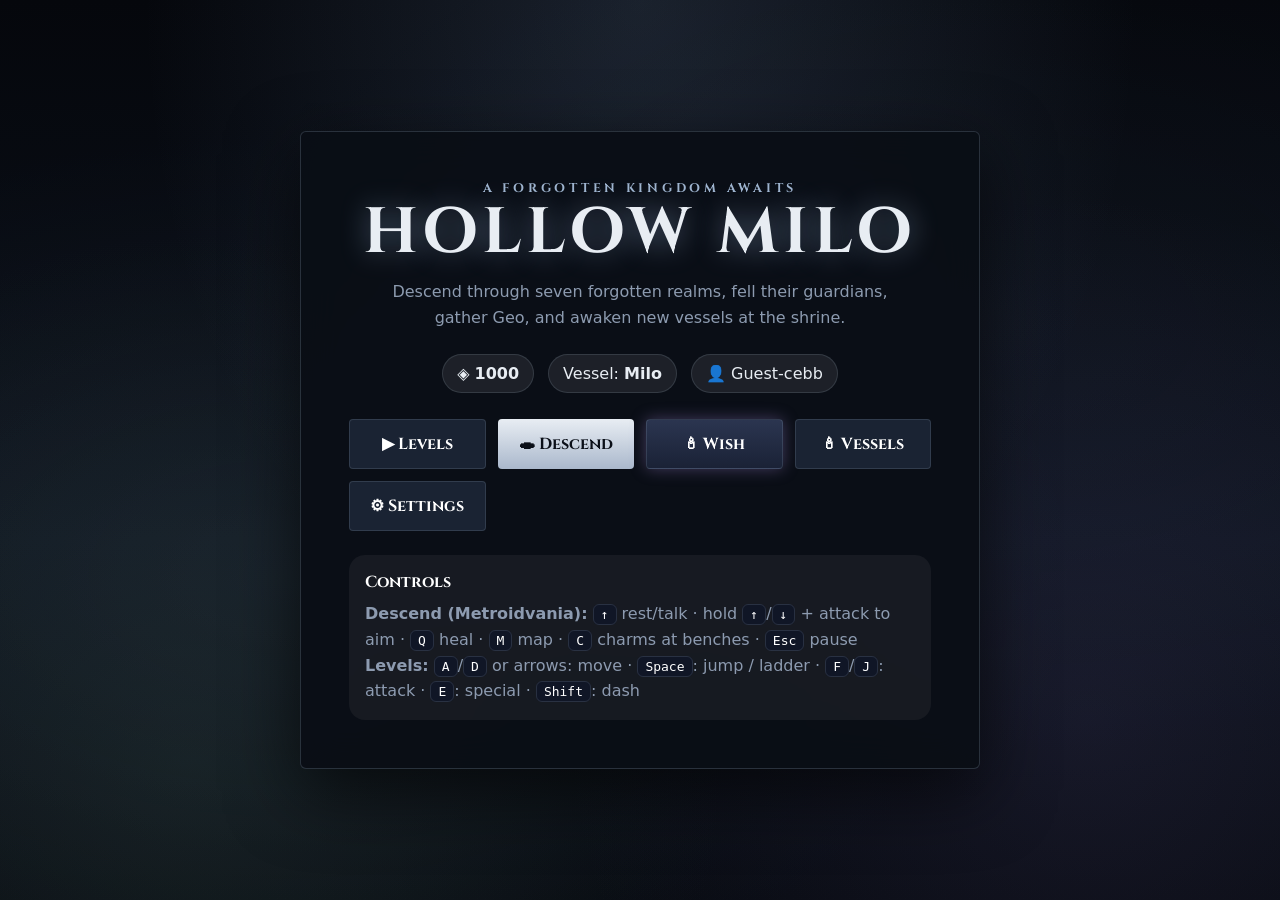
==== index.html @ 8b904464 "Add files via upload" ====
<!doctype html>
<html lang="en">
<head>
  <meta charset="UTF-8">
  <meta name="viewport" content="width=device-width, initial-scale=1, viewport-fit=cover">
  <meta name="theme-color" content="#07090f">
  <meta name="description" content="Hollow Milo - a dark, hand-crafted browser platform adventure.">
  <title>Hollow Milo</title>
  <link rel="preload" href="fonts/cinzel-latin-700-normal.woff2" as="font" type="font/woff2" crossorigin>
  <link rel="stylesheet" href="style.css">
  <!-- Supabase is NOT loaded here: auth.js lazy-loads vendor/supabase.js after the game is up. -->
  <script src="config.js" defer></script>
  <!-- deferred scripts run in this order; game.js goes last -->
  <script src="js/scenery.js" defer></script>
  <script src="js/gachaAnimation.js" defer></script>
  <script src="js/gacha.js" defer></script>
  <script src="js/auth.js" defer></script>
  <script src="js/saveSystem.js" defer></script>
  <script src="js/ui.js" defer></script>
  <script src="js/metroid.js" defer></script>
  <script src="js/game.js" defer></script>
</head>
<body>
  <noscript>
    <div class="noscript">Hollow Milo needs JavaScript enabled to run.</div>
  </noscript>

  <main id="app">
    <section id="loading-screen" class="screen loading-screen">
      <div class="loading-card">
        <div class="brand-mark" aria-hidden="true">🦋</div>
        <h1>Hollow Milo</h1>
        <p>Descending into the deep…</p>
        <div class="loading-track" aria-label="Loading">
          <div id="loading-progress" class="loading-progress"></div>
        </div>
        <strong id="loading-percent">0%</strong>
      </div>
    </section>

    <section id="home-screen" class="screen hidden menu-screen">
      <div class="menu-card hero-panel">
        <div class="eyebrow">A forgotten kingdom awaits</div>
        <h1 class="game-title">Hollow Milo</h1>
        <p class="subtitle">Descend through seven forgotten realms, fell their guardians, gather Geo, and awaken new vessels at the shrine.</p>

        <div class="home-stats">
          <span>◈ <b id="home-coins">0</b></span>
          <span>Vessel: <b id="current-hero">Milo</b></span>
          <span id="account-chip" role="button" tabindex="0" onclick="openAccount()" onkeydown="if(event.key==='Enter')openAccount()" style="cursor:pointer">👤 Guest</span>
        </div>

        <div class="menu-actions">
          <button class="game-button" type="button" onclick="openMap()">▶ Levels</button>
          <button class="game-button primary" type="button" onclick="openMetro()">🕳 Descend</button>
          <button class="game-button wish" type="button" onclick="openGacha()">🕯 Wish</button>
          <button class="game-button" type="button" onclick="openHeroes()">🕯 Vessels</button>
          <button class="game-button" type="button" onclick="openSettings()">⚙ Settings</button>
        </div>

        <div class="controls-card">
          <h2>Controls</h2>
          <p><b>Descend (Metroidvania):</b> <kbd>↑</kbd> rest/talk · hold <kbd>↑</kbd>/<kbd>↓</kbd> + attack to aim · <kbd>Q</kbd> heal · <kbd>M</kbd> map · <kbd>C</kbd> charms at benches · <kbd>Esc</kbd> pause<br><b>Levels:</b> <kbd>A</kbd>/<kbd>D</kbd> or arrows: move · <kbd>Space</kbd>: jump / ladder · <kbd>F</kbd>/<kbd>J</kbd>: attack · <kbd>E</kbd>: special · <kbd>Shift</kbd>: dash</p>
        </div>
      </div>
    </section>

    <section id="heroes-screen" class="screen hidden menu-screen scroll-screen">
      <div class="content-shell">
        <header class="screen-header">
          <button class="back-button compact" type="button" onclick="showHome()">← Home</button>
          <div>
            <div class="eyebrow">Vessels</div>
            <h1>Choose Your Vessel</h1>
          </div>
          <div class="coin-pill">◈ <span id="hero-coins">0</span></div>
        </header>
        <div id="hero-grid" class="hero-grid"></div>
      </div>
    </section>

    <section id="settings-screen" class="screen hidden menu-screen">
      <div class="menu-card settings-card">
        <button class="back-button compact" type="button" onclick="showHome()">← Home</button>
        <div class="eyebrow">Options</div>
        <h1>Settings</h1>

        <div class="setting-row">
          <div>
            <strong>Music</strong>
            <p>Background music preference</p>
          </div>
          <button class="toggle-button" type="button" onclick="toggleSetting(this)">ON</button>
        </div>

        <div class="setting-row">
          <div>
            <strong>Sound</strong>
            <p>Sound effects preference</p>
          </div>
          <button class="toggle-button" type="button" onclick="toggleSetting(this)">ON</button>
        </div>

        <p class="settings-note">Settings are saved locally and (if you are signed in) in your cloud save. The Music toggle also controls ambient sound.</p>
      </div>
    </section>

    <section id="map-screen" class="screen hidden game-screen">
      <canvas id="gameCanvas" aria-label="Hollow Milo game"></canvas>

      <div class="game-hud" aria-live="polite">
        <div class="hud-group">
          <span class="hud-pill">❤️ <span id="health">3</span></span>
          <div class="health-bar" aria-hidden="true">
            <div id="health-fill" class="health-fill"></div>
          </div>
        </div>
        <span class="hud-pill">◈ <span id="game-coins">0</span></span>
        <button class="hud-button" type="button" onclick="openMap()" aria-label="Open world map">🗺 Map</button>
      </div>

      <div id="climb-message" class="climb-message hidden">Press Space to use ladder</div>
    </section>
  </main>

  <!-- Safety net: if the game never boots (blocked script, old cache, JS error) show a way out instead of a frozen bar. -->
  <script>
    (function () {
      function stuck(msg) {
        var p = document.querySelector("#loading-screen p");
        if (!p || window.__miloBooted) return;
        p.innerHTML = msg + ' <a href="#" style="color:#cfd8e3" onclick="(navigator.serviceWorker?navigator.serviceWorker.getRegistrations().then(function(r){return Promise.all(r.map(function(x){return x.unregister()}))}):Promise.resolve()).then(function(){location.reload()});return false">Reload</a>';
      }
      setTimeout(function () { stuck("Taking longer than expected…"); }, 6000);
      window.addEventListener("error", function (e) { stuck("Something went wrong (" + (e.message || "script error") + ")."); });
    })();
  </script>
</body>
</html>
---- style.css ----
*{box-sizing:border-box}
:root{
  --bg:#101626;
  --panel:rgba(20,27,45,.94);
  --panel2:#222d49;
  --text:#f7f7fb;
  --muted:#b9c2d7;
  --accent:#f2b84b;
  --accent2:#df6a5f;
  --line:rgba(255,255,255,.12);
  --shadow:0 22px 70px rgba(0,0,0,.38);
  font-family:Inter,ui-sans-serif,system-ui,-apple-system,BlinkMacSystemFont,"Segoe UI",sans-serif;
}
html,body{margin:0;min-height:100%;background:var(--bg);color:var(--text)}
body{overflow:hidden}
button{font:inherit}
button:focus-visible{outline:3px solid #fff;outline-offset:3px}
.hidden{display:none!important}
.screen{position:fixed;inset:0;width:100%;height:100%;overflow:hidden}
.menu-screen{
  display:grid;
  place-items:center;
  padding:24px;
  background:
    radial-gradient(circle at 20% 20%,rgba(96,156,115,.32),transparent 32%),
    radial-gradient(circle at 80% 80%,rgba(111,82,151,.28),transparent 36%),
    linear-gradient(145deg,#111827,#1b2940 52%,#182535);
}
.scroll-screen{overflow:auto;display:block}
.loading-screen{
  display:flex;
  align-items:center;
  justify-content:center;
  background:linear-gradient(160deg,#0d1423,#243654);
}
.loading-card,.menu-card{
  width:min(680px,100%);
  padding:clamp(24px,5vw,48px);
  border:1px solid var(--line);
  border-radius:28px;
  background:var(--panel);
  box-shadow:var(--shadow);
  backdrop-filter:blur(18px);
}
.loading-card{text-align:center}
.brand-mark{font-size:64px;filter:drop-shadow(0 8px 12px rgba(0,0,0,.3))}
.loading-card h1,.game-title,.screen-header h1,.settings-card h1{margin:.25rem 0;font-size:clamp(2rem,6vw,4rem);line-height:1}
.loading-card p,.subtitle,.settings-note{color:var(--muted)}
.loading-track{height:16px;margin:24px 0 12px;border-radius:999px;background:#0c1220;overflow:hidden;border:1px solid var(--line)}
.loading-progress{height:100%;width:0;background:linear-gradient(90deg,#f2b84b,#e66c5b);transition:width .12s linear}
.eyebrow{text-transform:uppercase;letter-spacing:.18em;font-weight:800;font-size:.78rem;color:var(--accent)}
.hero-panel{text-align:center}
.subtitle{max-width:550px;margin:14px auto 24px;line-height:1.6}
.home-stats{display:flex;justify-content:center;gap:14px;flex-wrap:wrap;margin:18px 0 26px}
.home-stats span,.coin-pill,.hud-pill{
  border:1px solid var(--line);
  background:rgba(255,255,255,.08);
  border-radius:999px;
  padding:9px 14px;
}
.menu-actions{display:grid;grid-template-columns:repeat(3,1fr);gap:12px}
.game-button,.back-button,.toggle-button,.hud-button{
  border:0;
  border-radius:14px;
  padding:13px 18px;
  color:white;
  background:#33415f;
  cursor:pointer;
  font-weight:800;
  transition:transform .15s ease,filter .15s ease,background .15s ease;
}
.game-button:hover,.back-button:hover,.toggle-button:hover,.hud-button:hover{transform:translateY(-2px);filter:brightness(1.1)}
.game-button.primary{background:linear-gradient(135deg,#d95862,#e47b50)}
.controls-card{margin-top:24px;padding:16px;border-radius:16px;background:rgba(255,255,255,.05);color:var(--muted);text-align:left}
.controls-card h2{color:white;margin:0 0 8px;font-size:1rem}
.controls-card p{margin:0;line-height:1.6}
kbd{padding:2px 7px;border-radius:6px;border:1px solid var(--line);background:#101626;color:white}
.content-shell{width:min(1180px,100%);margin:auto;padding:28px 22px 60px}
.screen-header{display:grid;grid-template-columns:auto 1fr auto;gap:20px;align-items:center;margin-bottom:24px}
.screen-header h1{font-size:clamp(2rem,4vw,3.3rem)}
.compact{padding:10px 14px}
.hero-grid{display:grid;grid-template-columns:repeat(auto-fit,minmax(210px,1fr));gap:18px}
.hero-card{
  padding:22px;
  text-align:center;
  border:1px solid var(--line);
  border-radius:22px;
  background:var(--panel);
  box-shadow:0 12px 35px rgba(0,0,0,.2);
}
.hero-card h2{margin:12px 0 4px}
.hero-card p{color:var(--muted);min-height:44px}
.hero-card small{display:block;margin:10px 0 15px;color:#ffd978;font-weight:800}
.pixel-preview{--hero:#d94f65;position:relative;width:84px;height:96px;margin:auto}
.pixel-cap{position:absolute;top:4px;left:10px;width:64px;height:30px;border-radius:48px 48px 18px 18px;background:var(--hero);box-shadow:inset 0 -7px rgba(0,0,0,.16)}
.pixel-face{position:absolute;top:30px;left:22px;width:40px;height:34px;border-radius:14px;background:#f3d1aa}
.pixel-face:before,.pixel-face:after{content:"";position:absolute;top:12px;width:5px;height:7px;border-radius:50%;background:#25263a}
.pixel-face:before{left:9px}.pixel-face:after{right:9px}
.pixel-body{position:absolute;top:60px;left:18px;width:48px;height:30px;border-radius:12px 12px 8px 8px;background:var(--hero)}
.settings-card{max-width:620px}
.settings-card>.back-button{margin-bottom:26px}
.setting-row{display:flex;align-items:center;justify-content:space-between;gap:20px;padding:18px 0;border-bottom:1px solid var(--line)}
.setting-row p{margin:4px 0 0;color:var(--muted)}
.toggle-button{min-width:82px;background:#2e9b68}
.world-map-panel{
  position:absolute;
  z-index:20;
  inset:0;
  overflow:auto;
  padding:28px max(18px,calc((100vw - 1100px)/2));
  background:linear-gradient(rgba(8,13,23,.78),rgba(8,13,23,.92));
  backdrop-filter:blur(12px);
}
.map-title{display:grid;grid-template-columns:auto 1fr auto;gap:16px;align-items:center;padding:20px;margin-bottom:18px;border:1px solid var(--line);border-radius:20px;background:var(--panel)}
.map-title>span{font-size:42px}.map-title h1{margin:0}.map-title p{margin:4px 0 0;color:var(--muted)}
.world-card{padding:20px;margin:16px 0;border:1px solid var(--line);border-radius:20px;background:var(--panel)}
.world-heading{display:flex;align-items:center;gap:13px}.world-heading>span{font-size:40px}
.world-heading h2,.world-heading p{margin:0}.world-heading p{color:var(--muted);margin-top:4px}
.level-grid{display:grid;grid-template-columns:repeat(4,1fr);gap:10px}
.level-button{
  min-height:90px;border:1px solid var(--line);border-radius:14px;background:#2b3753;color:white;font-weight:900;cursor:pointer;padding:12px
}
.level-button small,.level-button em{display:block;margin-top:5px;font-size:.72rem;font-style:normal;color:var(--muted)}
.level-button.boss{background:#61364f}
.level-button:disabled{opacity:.4;cursor:not-allowed}
.world-map-panel>.back-button{margin:18px 0 40px}
.game-screen{background:#111}
#gameCanvas{position:absolute;inset:0;width:100%;height:100%;display:block}
.game-hud{
  position:absolute;
  z-index:10;
  top:max(12px,env(safe-area-inset-top));
  left:max(12px,env(safe-area-inset-left));
  right:max(12px,env(safe-area-inset-right));
  display:flex;
  justify-content:space-between;
  align-items:center;
  gap:12px;
  pointer-events:none;
}
.game-hud>*{pointer-events:auto}
.hud-group{display:flex;align-items:center;gap:8px}
.health-bar{width:130px;height:15px;background:rgba(0,0,0,.45);border-radius:999px;border:1px solid rgba(255,255,255,.28);overflow:hidden}
.health-fill{height:100%;width:100%;background:linear-gradient(90deg,#e44755,#ff7a72);transition:width .15s ease}
.hud-button{padding:9px 13px;background:rgba(20,27,45,.82);backdrop-filter:blur(8px)}
.climb-message{
  position:absolute;
  z-index:11;
  left:50%;
  bottom:28px;
  transform:translateX(-50%);
  padding:10px 16px;
  border-radius:999px;
  background:rgba(15,20,34,.84);
  border:1px solid var(--line);
  font-weight:800;
}
#result-overlay{position:absolute;z-index:50;inset:0;display:grid;place-items:center;background:rgba(5,8,14,.72);backdrop-filter:blur(10px);padding:20px}
.result-card{width:min(460px,100%);padding:34px;text-align:center;border:1px solid var(--line);border-radius:24px;background:var(--panel);box-shadow:var(--shadow)}
.result-icon{font-size:60px}.result-card h1{margin:10px 0}.result-card p{color:var(--muted)}
.noscript{position:fixed;z-index:99999;inset:0;display:grid;place-items:center;background:#111827;color:white;padding:30px;text-align:center}
@media(max-width:760px){
  .menu-actions{grid-template-columns:1fr}
  .level-grid{grid-template-columns:repeat(2,1fr)}
  .screen-header{grid-template-columns:1fr auto}
  .screen-header>.back-button{grid-column:1/-1;justify-self:start}
  .health-bar{display:none}
}
@media(max-width:480px){
  .menu-screen{padding:14px}
  .loading-card,.menu-card{padding:22px;border-radius:20px}
  .level-grid{grid-template-columns:1fr}
  .map-title{grid-template-columns:auto 1fr}
  .map-title>b{grid-column:1/-1}
  .game-title{font-size:2.5rem}
}
@media(prefers-reduced-motion:reduce){
  *{scroll-behavior:auto!important;transition:none!important}
}

/* =========================================================
   ADDED: wish screen, wish animation, account panel, toast
========================================================= */
.menu-actions{grid-template-columns:repeat(auto-fit,minmax(130px,1fr))}
.menu-actions.two{grid-template-columns:1fr 1fr;margin-top:18px}
.game-button.wish{background:linear-gradient(135deg,#7b5cf0,#d7a43a)}
.banner-tabs{display:flex;gap:10px;flex-wrap:wrap;margin-bottom:16px}
.banner-card{margin:0 auto;text-align:center}
.pity-info{display:grid;gap:10px;text-align:left;color:var(--muted);margin:10px 0}
.pity-info b{color:#fff}
.pity-bar{height:8px;border-radius:99px;background:#0c1220;overflow:hidden;margin-top:4px}
.pity-bar i{display:block;height:100%;background:linear-gradient(90deg,#f2b84b,#ffe08a)}
.pity-bar.p4 i{background:linear-gradient(90deg,#8f6ee8,#d3a5ff)}
details{margin-top:14px;text-align:left}summary{cursor:pointer;color:var(--accent);font-weight:800}
.wish-history{max-height:200px;overflow:auto;margin-top:8px;line-height:1.7}
.modal{position:fixed;inset:0;z-index:300;display:grid;place-items:center;padding:20px;background:rgba(5,8,14,.75);backdrop-filter:blur(8px)}
.account-card{max-width:460px}
.account-who{display:flex;gap:14px;align-items:center;margin:12px 0}
.account-who img{width:56px;height:56px;border-radius:50%}
.account-who h2{margin:0}
.account-actions{display:grid;gap:10px;margin-top:14px}
.toast{position:fixed;z-index:400;left:50%;bottom:28px;transform:translateX(-50%);padding:10px 18px;border-radius:999px;background:#222d49;border:1px solid var(--line);font-weight:700}

#wish-overlay{position:fixed;inset:0;z-index:1000;background:#02030a;overflow:auto}
#wish-overlay canvas{position:fixed;inset:0;width:100%;height:100%}
.wish-skip{position:fixed;top:max(14px,env(safe-area-inset-top));right:14px;z-index:2;padding:8px 14px;border-radius:99px;border:1px solid rgba(255,255,255,.3);background:rgba(0,0,0,.4);color:#fff;cursor:pointer;font-weight:800}
.wish-results{position:relative;z-index:2;min-height:100%;display:flex;flex-direction:column;align-items:center;justify-content:center;gap:24px;padding:40px 16px}
.wish-grid{display:flex;flex-wrap:wrap;gap:14px;justify-content:center;max-width:1000px}
.wish-card{--c:#5aa7ff;width:150px;padding:16px 10px;text-align:center;border-radius:18px;border:2px solid var(--c);
  background:linear-gradient(180deg,rgba(20,27,45,.92),rgba(20,27,45,.75));box-shadow:0 0 24px var(--c),inset 0 0 18px rgba(255,255,255,.05);
  opacity:0;transform:scale(.6) translateY(30px);animation:wishIn .6s cubic-bezier(.2,1.4,.4,1) forwards}
.wish-grid:not(.multi) .wish-card{width:230px;padding:28px 16px;transform-origin:center}
.wish-card.r5{animation-name:wishIn,wishPulse;animation-duration:.6s,2s;animation-iteration-count:1,infinite;animation-delay:inherit,.6s}
.wish-card strong{display:block;margin-top:10px}.wish-card small{display:block;margin-top:4px;color:#d6dcf0}
.wish-stars{color:var(--c);letter-spacing:2px;margin-top:8px;text-shadow:0 0 10px var(--c)}
@keyframes wishIn{to{opacity:1;transform:none}}
@keyframes wishPulse{50%{box-shadow:0 0 44px var(--c),inset 0 0 22px rgba(255,255,255,.1)}}
@media(max-width:480px){.menu-actions.two{grid-template-columns:1fr}.wish-card{width:44%}}

/* =========================================================
   HOLLOW THEME - ink, bone and pale soul-light (overrides above)
========================================================= */
:root{
  --bg:#07090f;--panel:rgba(10,14,22,.95);--panel2:#161d2b;--text:#e8edf3;--muted:#8d9bb0;
  --accent:#cfd8e3;--accent2:#5b7ea8;--line:rgba(190,210,235,.14);--shadow:0 22px 70px rgba(0,0,0,.65);
}
h1,h2,.game-title,.eyebrow,.game-button,.back-button,.level-button{font-family:"Cinzel","Trajan Pro",Georgia,serif}
.menu-screen{background:
  radial-gradient(ellipse at 50% 0%,rgba(120,150,190,.18),transparent 55%),
  radial-gradient(circle at 15% 85%,rgba(60,90,80,.22),transparent 40%),
  radial-gradient(circle at 85% 80%,rgba(80,70,120,.2),transparent 40%),
  linear-gradient(180deg,#05070c,#0c121c 60%,#070a10)}
.menu-card,.loading-card,.hero-card,.world-card,.map-title{border-radius:6px;border-color:rgba(190,210,235,.18)}
.game-title{letter-spacing:.08em;text-transform:uppercase;font-weight:700;text-shadow:0 0 28px rgba(160,190,230,.45)}
.eyebrow{color:#9fb4cf;letter-spacing:.3em}
.game-button,.back-button,.toggle-button,.hud-button,.level-button{border-radius:4px;background:#1a2333;border:1px solid var(--line)}
.game-button:hover,.back-button:hover{box-shadow:0 0 18px rgba(160,190,230,.35)}
.game-button.primary{background:linear-gradient(180deg,#e8edf3,#aab8cc);color:#0a0f18;border:0}
.game-button.wish{background:linear-gradient(180deg,#2b3550,#1a2236);box-shadow:0 0 16px rgba(169,139,224,.35)}
.toggle-button{background:#2f5a52}
.loading-progress{background:linear-gradient(90deg,#8fa6c4,#e8edf3)}
.level-button.boss{background:#2a1a28}
.health-fill{background:linear-gradient(90deg,#e8edf3,#9fb4cf)}
.coin-pill.spent{animation:geoSpend .6s}
@keyframes geoSpend{40%{transform:scale(1.2);box-shadow:0 0 18px #f6e7ae;color:#f6e7ae}}

/* wish cards: flip in on the same offsets as the chimes */
.wish-card{border-radius:8px;opacity:0;transform:rotateY(180deg) scale(.7);animation:cardFlip .7s cubic-bezier(.2,1.2,.4,1) both;position:relative;overflow:hidden}
.wish-card.r5{animation-name:cardFlip,wishPulse;animation-duration:.7s,2.2s;animation-iteration-count:1,infinite;animation-fill-mode:both,none}
.wish-flash{position:absolute;inset:0;background:radial-gradient(circle,var(--c),transparent 70%);opacity:0;pointer-events:none;animation:cardFlash .8s ease-out both}
.wish-card.r3 .wish-flash{animation-duration:.5s}
.wish-continue{opacity:0;animation:fadeUp .5s ease both}
@keyframes cardFlip{0%{opacity:0;transform:rotateY(180deg) scale(.7)}60%{opacity:1;transform:rotateY(-8deg) scale(1.08)}100%{opacity:1;transform:none}}
@keyframes cardFlash{0%{opacity:.95}100%{opacity:0}}
@keyframes fadeUp{from{opacity:0;transform:translateY(12px)}to{opacity:1;transform:none}}

/* self-hosted fonts: no third-party request can block the first paint */
@font-face{font-family:"Cinzel";font-weight:500;font-style:normal;font-display:swap;src:url(fonts/cinzel-latin-500-normal.woff2) format("woff2")}
@font-face{font-family:"Cinzel";font-weight:700;font-style:normal;font-display:swap;src:url(fonts/cinzel-latin-700-normal.woff2) format("woff2")}

/* drifting mist behind the menus (GPU-only, very cheap) */
.menu-screen::before{content:"";position:absolute;inset:-20%;pointer-events:none;opacity:.5;
  background:radial-gradient(ellipse at 30% 60%,rgba(150,175,205,.12),transparent 45%),radial-gradient(ellipse at 70% 40%,rgba(120,140,180,.1),transparent 45%);
  animation:mist 40s ease-in-out infinite alternate}
@keyframes mist{from{transform:translate3d(-4%,0,0) scale(1)}to{transform:translate3d(4%,-3%,0) scale(1.1)}}
.menu-screen>*{position:relative}
@media(prefers-reduced-motion:reduce){.menu-screen::before{animation:none}}

/* Hollow Descent: touch controls (shown only on touch devices) */
#metro-touch{position:absolute;inset:auto 0 0 0;height:150px;z-index:15;pointer-events:none}
.tbtn{position:absolute;width:58px;height:58px;border-radius:50%;border:1px solid var(--line);background:rgba(20,27,45,.7);color:#e8edf3;font-size:22px;pointer-events:auto;touch-action:none;user-select:none}
.tbtn.l{left:14px;bottom:30px}.tbtn.r{left:86px;bottom:30px}.tbtn.u{left:50px;bottom:92px;width:46px;height:46px}
.tbtn.j{right:14px;bottom:30px}.tbtn.a{right:86px;bottom:30px}.tbtn.d{right:14px;bottom:98px}.tbtn.s{right:86px;bottom:98px}
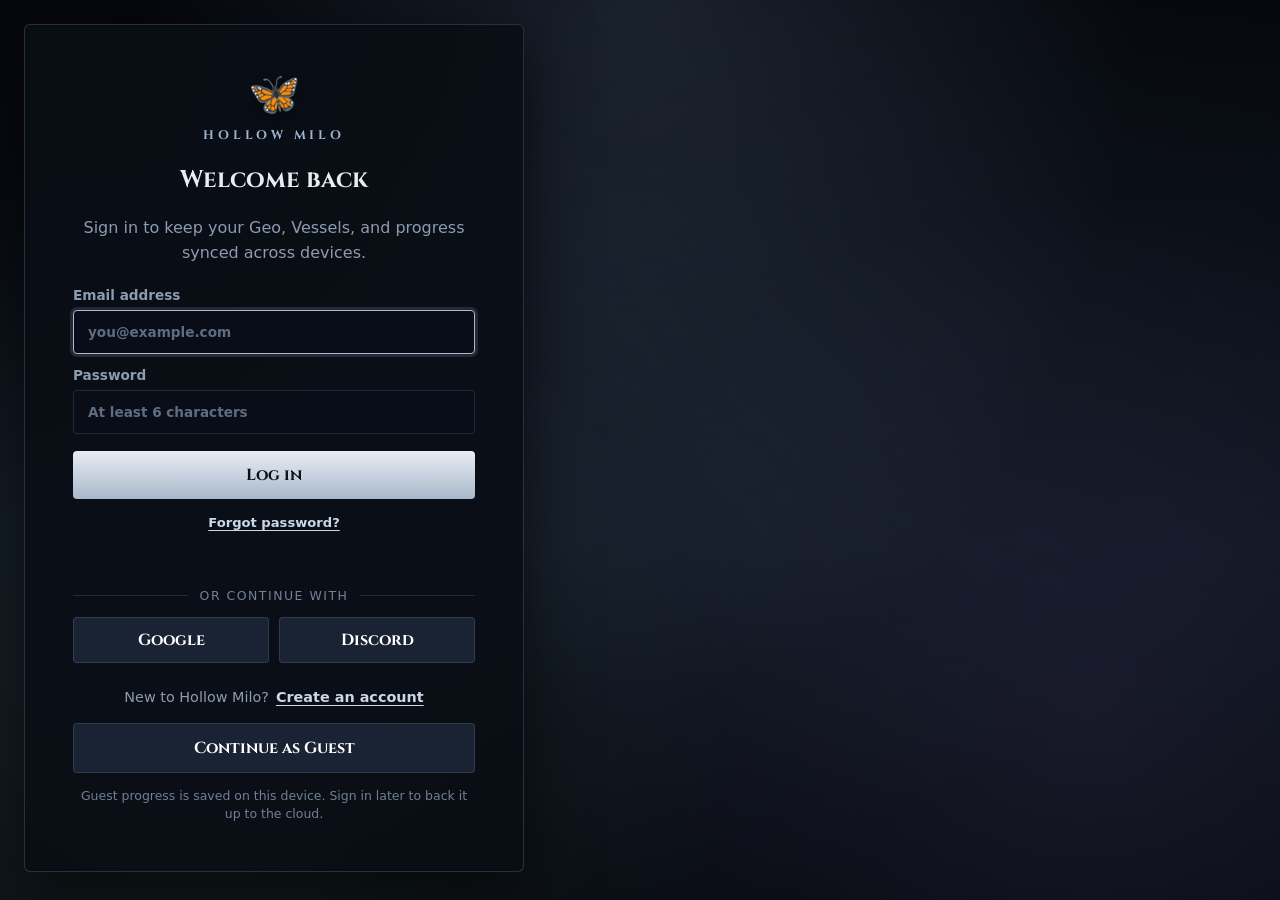
==== commit 898df1d5: "Add user login screen and account authentication Co-authored-by: arena-agent <297053741+arena-agent@" ====
--- a/index.html
+++ b/index.html
@@ -38,6 +38,40 @@
       </div>
     </section>
 
+    <section id="login-screen" class="screen hidden menu-screen scroll-screen" aria-labelledby="login-title">
+      <div class="menu-card auth-card">
+        <div class="auth-mark" aria-hidden="true">🦋</div>
+        <div class="eyebrow">Hollow Milo</div>
+        <h1 id="login-title">Welcome back</h1>
+        <p id="login-copy" class="auth-copy">Sign in to keep your Geo, Vessels, and progress synced across devices.</p>
+
+        <form id="login-form" class="auth-form" novalidate>
+          <label class="auth-field">
+            <span>Email address</span>
+            <input id="login-email" type="email" name="email" autocomplete="email" placeholder="you@example.com" required>
+          </label>
+          <label class="auth-field">
+            <span>Password</span>
+            <input id="login-password" type="password" name="password" autocomplete="current-password" placeholder="At least 6 characters" minlength="6" required>
+          </label>
+          <button class="game-button primary" id="login-submit" type="submit">Log in</button>
+        </form>
+
+        <button class="auth-link" id="login-forgot" type="button">Forgot password?</button>
+        <p id="login-status" class="auth-status" role="status" aria-live="polite"></p>
+
+        <div class="auth-divider"><span>or continue with</span></div>
+        <div id="login-providers" class="auth-provider-grid"></div>
+
+        <div class="auth-switch">
+          <span id="login-switch-label">New to Hollow Milo?</span>
+          <button class="auth-link" id="login-switch" type="button">Create an account</button>
+        </div>
+        <button class="game-button auth-guest" id="login-guest" type="button">Continue as Guest</button>
+        <p class="auth-note">Guest progress is saved on this device. Sign in later to back it up to the cloud.</p>
+      </div>
+    </section>
+
     <section id="home-screen" class="screen hidden menu-screen">
       <div class="menu-card hero-panel">
         <div class="eyebrow">A forgotten kingdom awaits</div>
@@ -55,6 +89,7 @@
           <button class="game-button primary" type="button" onclick="openMetro()">🕳 Descend</button>
           <button class="game-button wish" type="button" onclick="openGacha()">🕯 Wish</button>
           <button class="game-button" type="button" onclick="openHeroes()">🕯 Vessels</button>
+          <button class="game-button" id="home-auth-button" type="button" onclick="openLogin()">👤 Log in</button>
           <button class="game-button" type="button" onclick="openSettings()">⚙ Settings</button>
         </div>
 
--- a/style.css
+++ b/style.css
@@ -218,6 +218,60 @@
 @media(max-width:480px){.menu-actions.two{grid-template-columns:1fr}.wish-card{width:44%}}
 
 /* =========================================================
+   ACCOUNT LOGIN SCREEN
+========================================================= */
+.auth-card{
+  width:min(500px,100%);
+  max-height:calc(100vh - 32px);
+  overflow:auto;
+  text-align:center;
+}
+.auth-mark{font-size:42px;line-height:1;margin-bottom:12px;filter:drop-shadow(0 5px 10px rgba(0,0,0,.35))}
+.auth-copy{max-width:390px;margin:12px auto 22px;color:var(--muted);line-height:1.55}
+.auth-form{display:grid;gap:13px;text-align:left}
+.auth-field{display:grid;gap:7px;color:var(--muted);font-size:.85rem;font-weight:800}
+.auth-field input{
+  width:100%;
+  border:1px solid var(--line);
+  border-radius:4px;
+  padding:13px 14px;
+  background:#080d17;
+  color:var(--text);
+  font:inherit;
+  outline:none;
+}
+.auth-field input:focus{border-color:#a9bad0;box-shadow:0 0 0 3px rgba(169,186,208,.16)}
+.auth-field input::placeholder{color:#5f6d81}
+.auth-form .game-button{width:100%;margin-top:4px}
+.auth-link{
+  border:0;
+  padding:4px 0;
+  color:#cbd8e8;
+  background:none;
+  cursor:pointer;
+  font-weight:800;
+  text-decoration:underline;
+  text-underline-offset:3px;
+}
+.auth-link:hover{color:#fff}
+#login-forgot{margin-top:12px;font-size:.82rem;font-weight:600}
+.auth-status{min-height:1.35em;margin:12px 0 0;color:#d6dfeb;line-height:1.45}
+.auth-status.error{color:#ffaaa5}
+.auth-status.success{color:#a9e0c0}
+.auth-divider{display:flex;align-items:center;gap:12px;margin:20px 0 14px;color:#738197;font-size:.78rem;text-transform:uppercase;letter-spacing:.12em}
+.auth-divider::before,.auth-divider::after{content:"";height:1px;flex:1;background:var(--line)}
+.auth-provider-grid{display:grid;grid-template-columns:1fr 1fr;gap:10px}
+.auth-provider-grid:empty{display:none}
+.auth-provider-grid .game-button{padding:11px 10px}
+.auth-switch{display:flex;justify-content:center;align-items:center;gap:7px;flex-wrap:wrap;margin:22px 0 14px;color:var(--muted);font-size:.9rem}
+.auth-guest{width:100%;background:transparent}
+.auth-note{margin:14px 0 0;color:#718096;font-size:.78rem;line-height:1.45}
+@media(max-width:420px){
+  .auth-card{max-height:calc(100vh - 20px);padding:20px}
+  .auth-provider-grid{grid-template-columns:1fr}
+}
+
+/* =========================================================
    HOLLOW THEME - ink, bone and pale soul-light (overrides above)
 ========================================================= */
 :root{
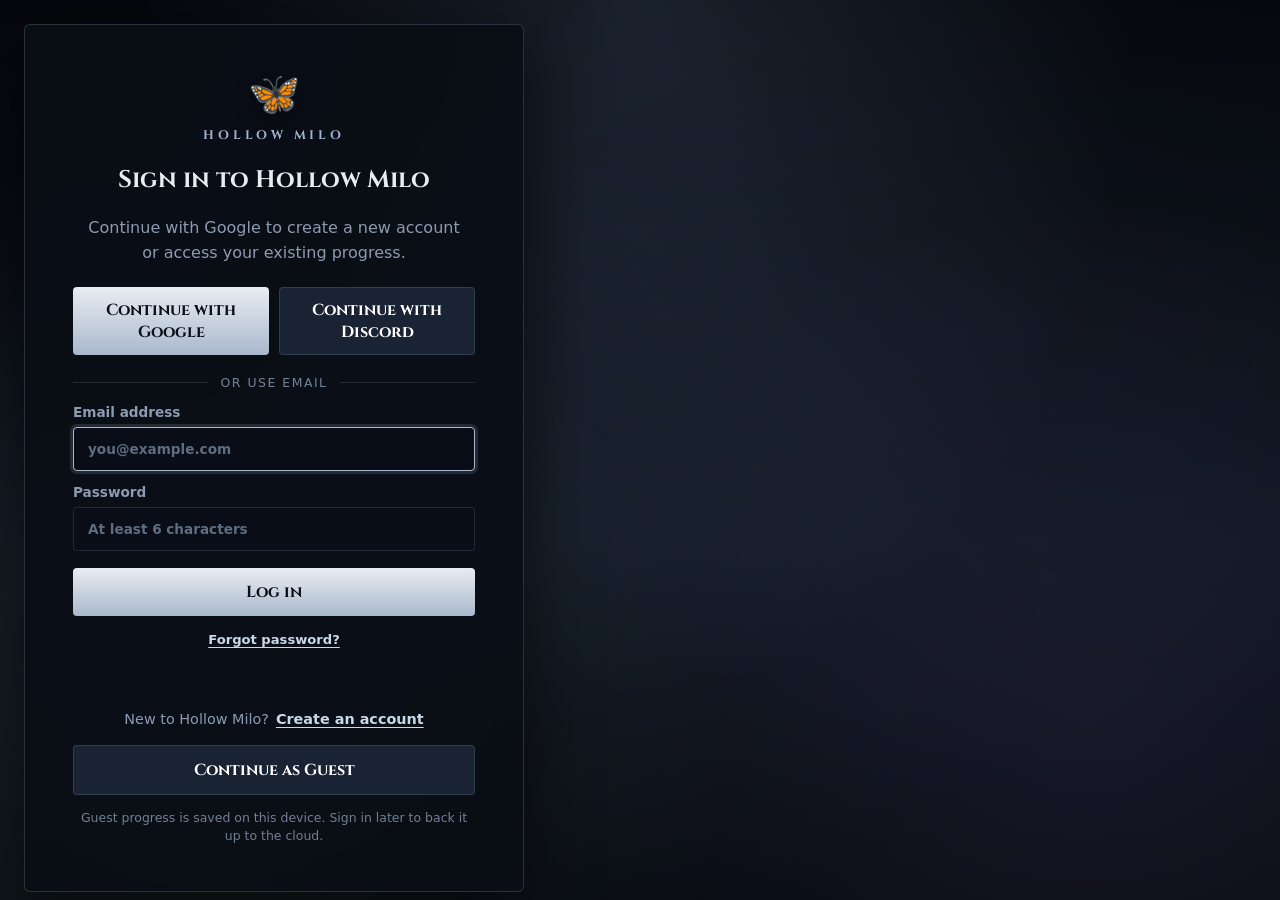
==== commit e0df1b7b: "Make Google sign-in the primary entry Co-authored-by: arena-agent <297053741+arena-agent@users.norep" ====
--- a/index.html
+++ b/index.html
@@ -42,8 +42,11 @@
       <div class="menu-card auth-card">
         <div class="auth-mark" aria-hidden="true">🦋</div>
         <div class="eyebrow">Hollow Milo</div>
-        <h1 id="login-title">Welcome back</h1>
-        <p id="login-copy" class="auth-copy">Sign in to keep your Geo, Vessels, and progress synced across devices.</p>
+        <h1 id="login-title">Sign in to Hollow Milo</h1>
+        <p id="login-copy" class="auth-copy">Continue with Google to create a new account or access your existing progress.</p>
+
+        <div id="login-providers" class="auth-provider-grid"></div>
+        <div class="auth-divider"><span>or use email</span></div>
 
         <form id="login-form" class="auth-form" novalidate>
           <label class="auth-field">
@@ -59,9 +62,6 @@
 
         <button class="auth-link" id="login-forgot" type="button">Forgot password?</button>
         <p id="login-status" class="auth-status" role="status" aria-live="polite"></p>
-
-        <div class="auth-divider"><span>or continue with</span></div>
-        <div id="login-providers" class="auth-provider-grid"></div>
 
         <div class="auth-switch">
           <span id="login-switch-label">New to Hollow Milo?</span>
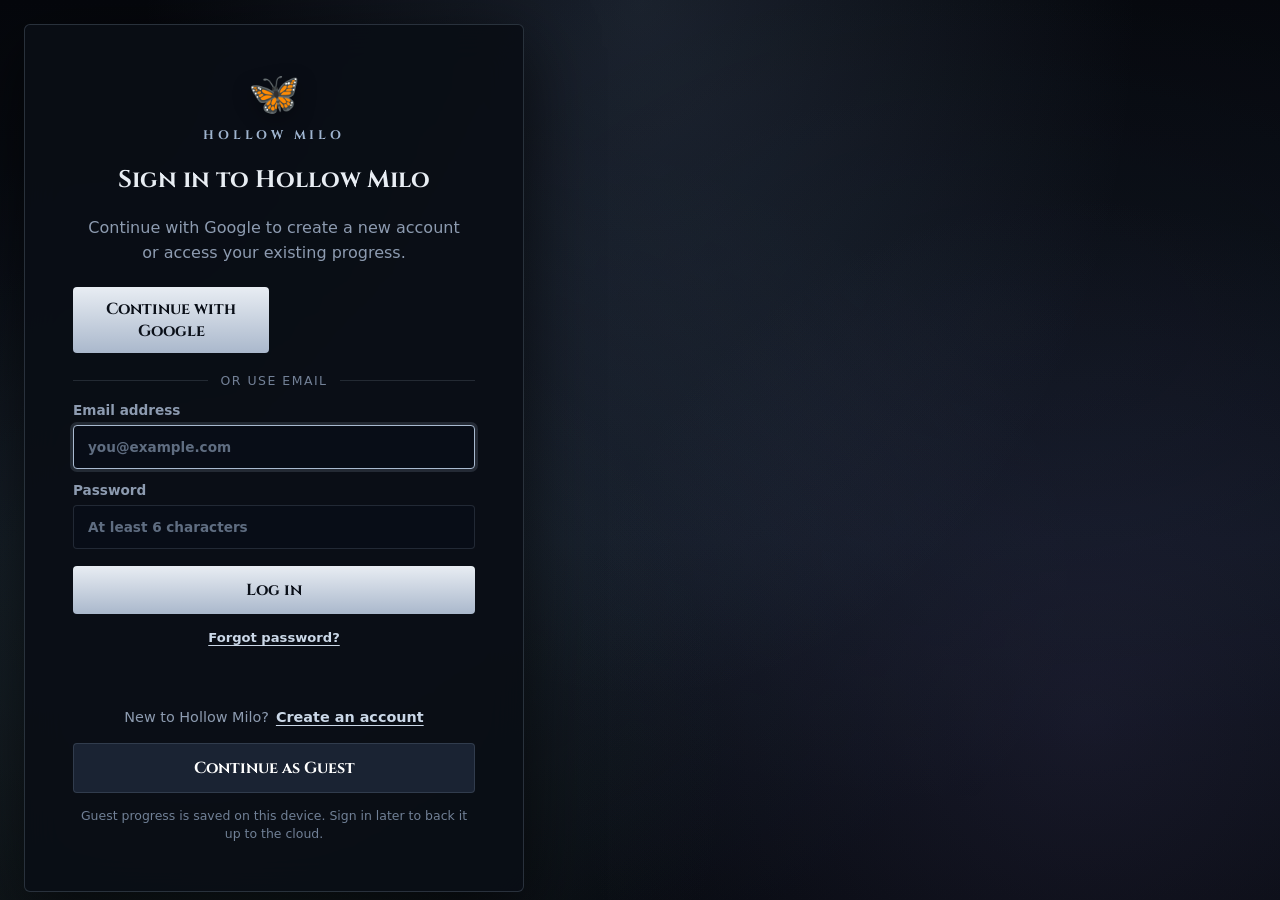
==== commit a82ebe9e: "Descent Stage 1: accessibility options (shake, flashing, hit-stop, telegraph assist, reduced downtim" ====
--- a/index.html
+++ b/index.html
@@ -17,6 +17,7 @@
   <script src="js/auth.js" defer></script>
   <script src="js/saveSystem.js" defer></script>
   <script src="js/ui.js" defer></script>
+  <script src="js/metroFx.js" defer></script>
   <script src="js/metroid.js" defer></script>
   <script src="js/game.js" defer></script>
 </head>
--- a/style.css
+++ b/style.css
@@ -41,6 +41,8 @@
   background:var(--panel);
   box-shadow:var(--shadow);
   backdrop-filter:blur(18px);
+  -webkit-backdrop-filter:blur(18px);
+  animation:fadeUp .5s ease backwards;
 }
 .loading-card{text-align:center}
 .brand-mark{font-size:64px;filter:drop-shadow(0 8px 12px rgba(0,0,0,.3))}
@@ -63,13 +65,16 @@
   border:0;
   border-radius:14px;
   padding:13px 18px;
+  min-height:46px;
   color:white;
   background:#33415f;
   cursor:pointer;
   font-weight:800;
-  transition:transform .15s ease,filter .15s ease,background .15s ease;
-}
-.game-button:hover,.back-button:hover,.toggle-button:hover,.hud-button:hover{transform:translateY(-2px);filter:brightness(1.1)}
+  transition:transform .15s ease,filter .15s ease,background .15s ease,box-shadow .15s ease;
+}
+.game-button:hover,.back-button:hover,.toggle-button:hover,.hud-button:hover{transform:translateY(-2px);filter:brightness(1.1);box-shadow:0 10px 24px rgba(0,0,0,.32)}
+.game-button:active,.back-button:active,.toggle-button:active,.hud-button:active,.level-button:active{transform:translateY(1px) scale(.97);filter:brightness(.94);box-shadow:none}
+.game-button:disabled,.back-button:disabled,.toggle-button:disabled{opacity:.55;cursor:default;transform:none;filter:none}
 .game-button.primary{background:linear-gradient(135deg,#d95862,#e47b50)}
 .controls-card{margin-top:24px;padding:16px;border-radius:16px;background:rgba(255,255,255,.05);color:var(--muted);text-align:left}
 .controls-card h2{color:white;margin:0 0 8px;font-size:1rem}
@@ -87,7 +92,13 @@
   border-radius:22px;
   background:var(--panel);
   box-shadow:0 12px 35px rgba(0,0,0,.2);
-}
+  animation:fadeUp .5s ease backwards;
+  transition:transform .18s ease,box-shadow .18s ease,border-color .18s ease;
+}
+.hero-card:hover{transform:translateY(-4px);box-shadow:0 22px 48px rgba(0,0,0,.34);border-color:rgba(190,210,235,.3)}
+.hero-card:nth-child(2){animation-delay:.07s}
+.hero-card:nth-child(3){animation-delay:.14s}
+.hero-card:nth-child(4){animation-delay:.21s}
 .hero-card h2{margin:12px 0 4px}
 .hero-card p{color:var(--muted);min-height:44px}
 .hero-card small{display:block;margin:10px 0 15px;color:#ffd978;font-weight:800}
@@ -142,7 +153,14 @@
 .hud-group{display:flex;align-items:center;gap:8px}
 .health-bar{width:130px;height:15px;background:rgba(0,0,0,.45);border-radius:999px;border:1px solid rgba(255,255,255,.28);overflow:hidden}
 .health-fill{height:100%;width:100%;background:linear-gradient(90deg,#e44755,#ff7a72);transition:width .15s ease}
-.hud-button{padding:9px 13px;background:rgba(20,27,45,.82);backdrop-filter:blur(8px)}
+.hud-button{padding:9px 13px;background:rgba(20,27,45,.82);backdrop-filter:blur(8px);-webkit-backdrop-filter:blur(8px);box-shadow:0 6px 18px rgba(0,0,0,.28)}
+.hud-pill,.coin-pill{
+  background:rgba(20,27,45,.72);
+  backdrop-filter:blur(10px);
+  -webkit-backdrop-filter:blur(10px);
+  box-shadow:0 6px 18px rgba(0,0,0,.25);
+  font-weight:800;
+}
 .climb-message{
   position:absolute;
   z-index:11;
@@ -155,8 +173,8 @@
   border:1px solid var(--line);
   font-weight:800;
 }
-#result-overlay{position:absolute;z-index:50;inset:0;display:grid;place-items:center;background:rgba(5,8,14,.72);backdrop-filter:blur(10px);padding:20px}
-.result-card{width:min(460px,100%);padding:34px;text-align:center;border:1px solid var(--line);border-radius:24px;background:var(--panel);box-shadow:var(--shadow)}
+#result-overlay{position:absolute;z-index:50;inset:0;display:grid;place-items:center;background:rgba(5,8,14,.72);backdrop-filter:blur(10px);-webkit-backdrop-filter:blur(10px);padding:20px;animation:fadeUp .3s ease backwards}
+.result-card{width:min(460px,100%);padding:34px;text-align:center;border:1px solid var(--line);border-radius:24px;background:var(--panel);box-shadow:var(--shadow);animation:fadeUp .45s cubic-bezier(.2,1.15,.4,1) backwards}
 .result-icon{font-size:60px}.result-card h1{margin:10px 0}.result-card p{color:var(--muted)}
 .noscript{position:fixed;z-index:99999;inset:0;display:grid;place-items:center;background:#111827;color:white;padding:30px;text-align:center}
 @media(max-width:760px){
@@ -174,8 +192,17 @@
   .map-title>b{grid-column:1/-1}
   .game-title{font-size:2.5rem}
 }
+/* Players who prefer minimal animation: collapse every animation to an
+   instant end-state (fill modes keep content visible) and still the mist. */
 @media(prefers-reduced-motion:reduce){
-  *{scroll-behavior:auto!important;transition:none!important}
+  *{
+    scroll-behavior:auto!important;
+    transition-duration:.01ms!important;
+    animation-duration:.01ms!important;
+    animation-iteration-count:1!important;
+    animation-delay:0s!important;
+  }
+  .menu-screen::before{animation:none!important}
 }
 
 /* =========================================================
@@ -199,7 +226,16 @@
 .account-who img{width:56px;height:56px;border-radius:50%}
 .account-who h2{margin:0}
 .account-actions{display:grid;gap:10px;margin-top:14px}
-.toast{position:fixed;z-index:400;left:50%;bottom:28px;transform:translateX(-50%);padding:10px 18px;border-radius:999px;background:#222d49;border:1px solid var(--line);font-weight:700}
+.toast{
+  position:fixed;z-index:400;left:50%;bottom:28px;transform:translateX(-50%);
+  padding:12px 22px;border-radius:999px;font-weight:700;
+  background:rgba(20,27,45,.92);border:1px solid rgba(190,210,235,.28);
+  color:#e8edf3;box-shadow:0 14px 40px rgba(0,0,0,.45);
+  backdrop-filter:blur(12px);-webkit-backdrop-filter:blur(12px);
+  max-width:min(520px,calc(100vw - 32px));text-align:center;
+}
+.toast-in{animation:toastIn .38s cubic-bezier(.2,1.2,.4,1)}
+@keyframes toastIn{from{opacity:0;transform:translate(-50%,16px) scale(.94)}to{opacity:1;transform:translate(-50%,0) scale(1)}}
 
 #wish-overlay{position:fixed;inset:0;z-index:1000;background:#02030a;overflow:auto}
 #wish-overlay canvas{position:fixed;inset:0;width:100%;height:100%}
@@ -318,10 +354,44 @@
   animation:mist 40s ease-in-out infinite alternate}
 @keyframes mist{from{transform:translate3d(-4%,0,0) scale(1)}to{transform:translate3d(4%,-3%,0) scale(1.1)}}
 .menu-screen>*{position:relative}
-@media(prefers-reduced-motion:reduce){.menu-screen::before{animation:none}}
 
 /* Hollow Descent: touch controls (shown only on touch devices) */
-#metro-touch{position:absolute;inset:auto 0 0 0;height:150px;z-index:15;pointer-events:none}
-.tbtn{position:absolute;width:58px;height:58px;border-radius:50%;border:1px solid var(--line);background:rgba(20,27,45,.7);color:#e8edf3;font-size:22px;pointer-events:auto;touch-action:none;user-select:none}
-.tbtn.l{left:14px;bottom:30px}.tbtn.r{left:86px;bottom:30px}.tbtn.u{left:50px;bottom:92px;width:46px;height:46px}
-.tbtn.j{right:14px;bottom:30px}.tbtn.a{right:86px;bottom:30px}.tbtn.d{right:14px;bottom:98px}.tbtn.s{right:86px;bottom:98px}
+#metro-touch{position:absolute;inset:auto 0 0 0;height:170px;z-index:15;pointer-events:none}
+.tbtn{
+  position:absolute;width:66px;height:66px;border-radius:50%;
+  border:1px solid rgba(190,210,235,.3);background:rgba(20,27,45,.72);
+  color:#e8edf3;font-size:24px;pointer-events:auto;touch-action:none;user-select:none;-webkit-user-select:none;
+  box-shadow:0 8px 20px rgba(0,0,0,.35);backdrop-filter:blur(6px);-webkit-backdrop-filter:blur(6px);
+  transition:transform .1s ease,background .1s ease;
+}
+.tbtn:active{transform:scale(.92);background:rgba(90,120,170,.75)}
+.tbtn.l{left:12px;bottom:34px}.tbtn.r{left:92px;bottom:34px}.tbtn.u{left:52px;bottom:112px;width:54px;height:54px}
+.tbtn.j{right:12px;bottom:34px}.tbtn.a{right:92px;bottom:34px}.tbtn.d{right:12px;bottom:114px}.tbtn.s{right:92px;bottom:114px}
+.tbtn.h{right:172px;bottom:34px}
+
+/* =========================================================
+   POLISH PASS: entrances, responsive layout, touch comfort
+========================================================= */
+.world-card,.map-title{animation:fadeUp .5s ease backwards}
+.world-card{transition:transform .18s ease,box-shadow .18s ease,border-color .18s ease}
+.world-card:hover{transform:translateY(-3px);box-shadow:0 20px 46px rgba(0,0,0,.36);border-color:rgba(190,210,235,.28)}
+.screen-header{animation:fadeUp .45s ease backwards}
+.level-button{transition:transform .15s ease,filter .15s ease,box-shadow .15s ease}
+.level-button:not(:disabled):hover{transform:translateY(-2px);filter:brightness(1.12);box-shadow:0 12px 28px rgba(0,0,0,.32)}
+.settings-card .setting-row:last-of-type{border-bottom:0}
+
+@media(max-width:760px){
+  .home-stats{gap:10px}
+  .home-stats span{padding:8px 12px;font-size:.92rem}
+  .game-button,.back-button,.toggle-button{min-height:48px}
+  .hud-button{min-height:44px;min-width:44px}
+  .hero-grid{grid-template-columns:repeat(auto-fit,minmax(160px,1fr));gap:14px}
+  .hero-card{padding:18px 14px}
+  .setting-row{flex-wrap:wrap;gap:12px}
+}
+@media(max-width:480px){
+  .home-stats span{font-size:.85rem;padding:7px 10px}
+  .toast{bottom:18px;padding:11px 16px;font-size:.92rem}
+  .game-hud{gap:8px}
+  .hud-pill{padding:7px 11px;font-size:.9rem}
+}
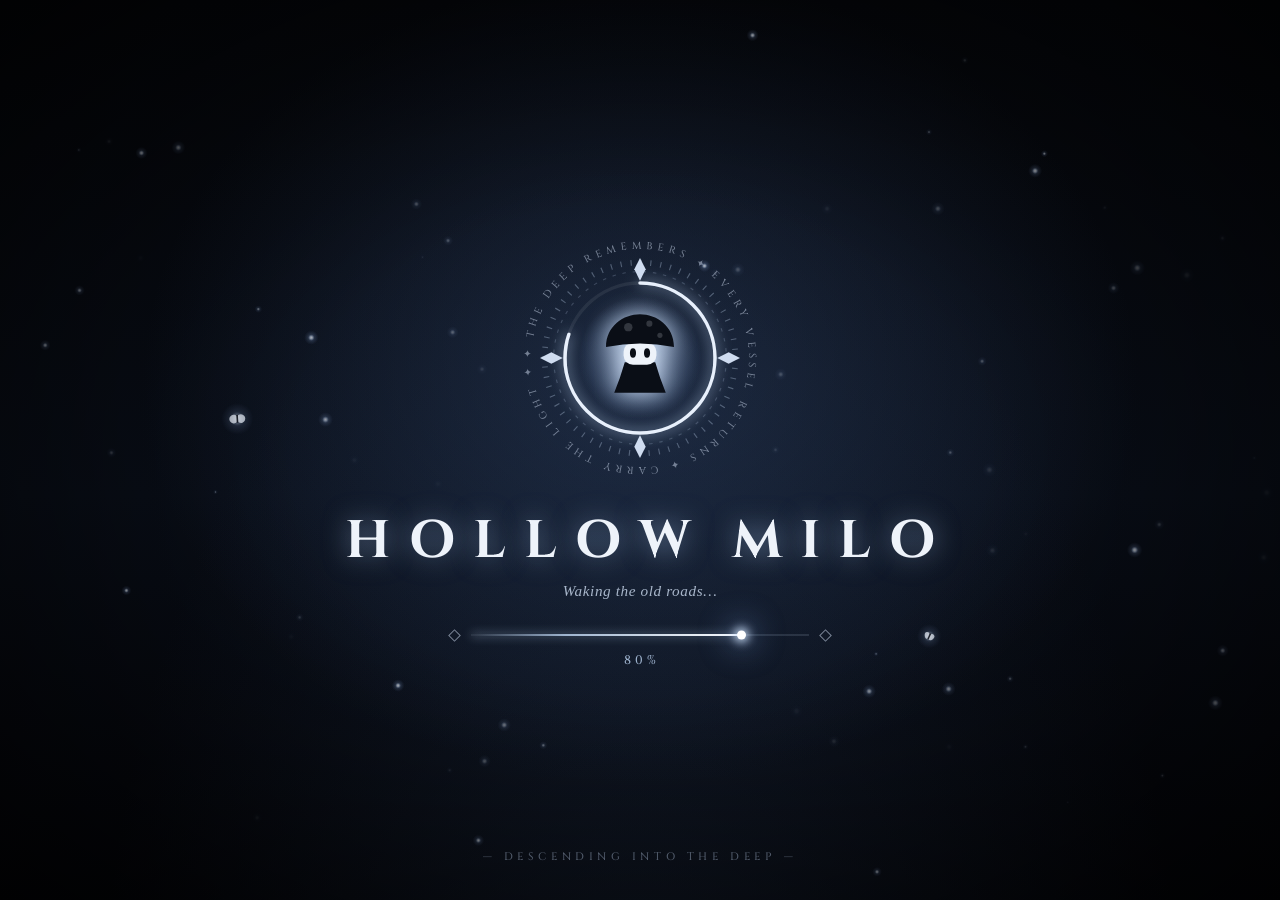
==== commit 119d7ff7: "Redesign loading screen and login screen (The Threshold) - Loading: rotating rune sigil with Milo at" ====
--- a/index.html
+++ b/index.html
@@ -10,6 +10,7 @@
   <link rel="stylesheet" href="style.css">
   <!-- Supabase is NOT loaded here: auth.js lazy-loads vendor/supabase.js after the game is up. -->
   <script src="config.js" defer></script>
+  <script src="js/threshold.js" defer></script>
   <!-- deferred scripts run in this order; game.js goes last -->
   <script src="js/scenery.js" defer></script>
   <script src="js/gachaAnimation.js" defer></script>
@@ -27,49 +28,185 @@
   </noscript>
 
   <main id="app">
-    <section id="loading-screen" class="screen loading-screen">
-      <div class="loading-card">
-        <div class="brand-mark" aria-hidden="true">🦋</div>
-        <h1>Hollow Milo</h1>
-        <p>Descending into the deep…</p>
-        <div class="loading-track" aria-label="Loading">
-          <div id="loading-progress" class="loading-progress"></div>
-        </div>
-        <strong id="loading-percent">0%</strong>
-      </div>
-    </section>
-
-    <section id="login-screen" class="screen hidden menu-screen scroll-screen" aria-labelledby="login-title">
-      <div class="menu-card auth-card">
-        <div class="auth-mark" aria-hidden="true">🦋</div>
-        <div class="eyebrow">Hollow Milo</div>
-        <h1 id="login-title">Sign in to Hollow Milo</h1>
-        <p id="login-copy" class="auth-copy">Continue with Google to create a new account or access your existing progress.</p>
-
-        <div id="login-providers" class="auth-provider-grid"></div>
-        <div class="auth-divider"><span>or use email</span></div>
-
-        <form id="login-form" class="auth-form" novalidate>
-          <label class="auth-field">
-            <span>Email address</span>
-            <input id="login-email" type="email" name="email" autocomplete="email" placeholder="you@example.com" required>
-          </label>
-          <label class="auth-field">
-            <span>Password</span>
-            <input id="login-password" type="password" name="password" autocomplete="current-password" placeholder="At least 6 characters" minlength="6" required>
-          </label>
-          <button class="game-button primary" id="login-submit" type="submit">Log in</button>
-        </form>
-
-        <button class="auth-link" id="login-forgot" type="button">Forgot password?</button>
-        <p id="login-status" class="auth-status" role="status" aria-live="polite"></p>
-
-        <div class="auth-switch">
-          <span id="login-switch-label">New to Hollow Milo?</span>
-          <button class="auth-link" id="login-switch" type="button">Create an account</button>
-        </div>
-        <button class="game-button auth-guest" id="login-guest" type="button">Continue as Guest</button>
-        <p class="auth-note">Guest progress is saved on this device. Sign in later to back it up to the cloud.</p>
+    <!-- Shared SVG symbols for the loading + login screens (Milo's silhouette, the Google mark). -->
+    <svg class="svg-defs" aria-hidden="true" focusable="false">
+      <defs>
+        <radialGradient id="soul-core" cx="50%" cy="50%" r="50%">
+          <stop offset="0" stop-color="#ffffff" stop-opacity=".95"/>
+          <stop offset=".35" stop-color="#cfe2ff" stop-opacity=".55"/>
+          <stop offset="1" stop-color="#6f8fbf" stop-opacity="0"/>
+        </radialGradient>
+        <radialGradient id="moon-glow" cx="50%" cy="50%" r="50%">
+          <stop offset="0" stop-color="#f4f8ff" stop-opacity=".95"/>
+          <stop offset=".22" stop-color="#d9e6fa" stop-opacity=".7"/>
+          <stop offset=".5" stop-color="#7f9cc8" stop-opacity=".22"/>
+          <stop offset="1" stop-color="#3a4f74" stop-opacity="0"/>
+        </radialGradient>
+        <linearGradient id="thread-grad" x1="0" x2="1">
+          <stop offset="0" stop-color="#6f86a8"/>
+          <stop offset=".7" stop-color="#d9e4f3"/>
+          <stop offset="1" stop-color="#ffffff"/>
+        </linearGradient>
+        <symbol id="milo-glyph" viewBox="0 0 64 72">
+          <path class="mg-cloak" d="M19 44 Q15 58 10 70 L54 70 Q49 58 45 44 Z"/>
+          <rect class="mg-face" x="18" y="27" width="28" height="19" rx="8"/>
+          <ellipse class="mg-eye" cx="26" cy="36" rx="2.6" ry="4"/>
+          <ellipse class="mg-eye" cx="38" cy="36" rx="2.6" ry="4"/>
+          <path class="mg-cap" d="M3 31 C3 13 18 3 32 3 C46 3 61 13 61 31 Q32 25 3 31 Z"/>
+          <circle class="mg-spot" cx="22" cy="14" r="3.6"/>
+          <circle class="mg-spot" cx="40" cy="11" r="2.6"/>
+          <circle class="mg-spot" cx="49" cy="21" r="2.2"/>
+        </symbol>
+        <symbol id="google-mark" viewBox="0 0 48 48">
+          <path fill="#FFC107" d="M43.6 20.5H42V20H24v8h11.3C33.7 32.7 29.2 36 24 36c-6.6 0-12-5.4-12-12s5.4-12 12-12c3 0 5.8 1.1 7.9 3l5.7-5.7C34 6.1 29.3 4 24 4 12.9 4 4 12.9 4 24s8.9 20 20 20 20-8.9 20-20c0-1.3-.1-2.4-.4-3.5z"/>
+          <path fill="#FF3D00" d="M6.3 14.7l6.6 4.8C14.7 15.1 19 12 24 12c3 0 5.8 1.1 7.9 3l5.7-5.7C34 6.1 29.3 4 24 4 16.3 4 9.7 8.3 6.3 14.7z"/>
+          <path fill="#4CAF50" d="M24 44c5.2 0 9.9-2 13.4-5.2l-6.2-5.2C29.2 35.1 26.7 36 24 36c-5.2 0-9.6-3.3-11.3-8l-6.5 5C9.5 39.6 16.2 44 24 44z"/>
+          <path fill="#1976D2" d="M43.6 20.5H42V20H24v8h11.3c-.8 2.2-2.2 4.2-4.1 5.6l6.2 5.2C37 39.2 44 34 44 24c0-1.3-.1-2.4-.4-3.5z"/>
+        </symbol>
+      </defs>
+    </svg>
+
+    <section id="loading-screen" class="screen loading-screen" aria-label="Loading Hollow Milo">
+      <canvas class="veil-canvas" data-veil="loading" aria-hidden="true"></canvas>
+      <div class="loading-vignette" aria-hidden="true"></div>
+
+      <div class="loading-stage">
+        <div class="sigil" aria-hidden="true">
+          <svg viewBox="0 0 220 220" class="sigil-svg">
+            <defs>
+              <path id="sigil-text-path" d="M110 110 m-96 0 a96 96 0 1 1 192 0 a96 96 0 1 1 -192 0"/>
+            </defs>
+            <g class="sigil-runes">
+              <text><textPath href="#sigil-text-path" textLength="595">✦ THE DEEP REMEMBERS ✦ EVERY VESSEL RETURNS ✦ CARRY THE LIGHT ✦</textPath></text>
+            </g>
+            <circle class="sigil-ticks" cx="110" cy="110" r="84"/>
+            <circle class="sigil-ring" cx="110" cy="110" r="76"/>
+            <circle class="sigil-track" cx="110" cy="110" r="66"/>
+            <circle id="loading-ring" class="sigil-progress" cx="110" cy="110" r="66"/>
+            <g class="sigil-points">
+              <path d="M110 22 l5 10 -5 10 -5 -10z"/><path d="M110 178 l5 10 -5 10 -5 -10z"/>
+              <path d="M22 110 l10 5 10 -5 -10 -5z"/><path d="M178 110 l10 5 10 -5 -10 -5z"/>
+            </g>
+            <circle class="sigil-core" cx="110" cy="110" r="54" fill="url(#soul-core)"/>
+          </svg>
+          <svg class="sigil-milo" viewBox="0 0 64 72"><use href="#milo-glyph"/></svg>
+        </div>
+
+        <h1 class="loading-title" aria-label="Hollow Milo">
+          <span style="--i:0">H</span><span style="--i:1">O</span><span style="--i:2">L</span><span style="--i:3">L</span><span style="--i:4">O</span><span style="--i:5">W</span>
+          <span class="gap"></span>
+          <span style="--i:7">M</span><span style="--i:8">I</span><span style="--i:9">L</span><span style="--i:10">O</span>
+        </h1>
+        <p id="loading-lore" class="loading-lore">Kindling the lantern…</p>
+
+        <div class="thread" aria-hidden="true">
+          <span class="thread-cap left"></span>
+          <div class="loading-track" role="progressbar" aria-label="Loading" aria-valuemin="0" aria-valuemax="100">
+            <div id="loading-progress" class="loading-progress"><i class="thread-ember"></i></div>
+          </div>
+          <span class="thread-cap right"></span>
+        </div>
+        <strong id="loading-percent" class="loading-percent">0%</strong>
+      </div>
+
+      <div class="loading-footer" aria-hidden="true">— Descending into the deep —</div>
+    </section>
+
+    <section id="login-screen" class="screen hidden threshold-screen" aria-labelledby="login-title">
+      <canvas class="veil-canvas" data-veil="login" aria-hidden="true"></canvas>
+      <div class="threshold-fog fog-a" aria-hidden="true"></div>
+      <div class="threshold-fog fog-b" aria-hidden="true"></div>
+
+      <div class="threshold-shell">
+        <!-- Left: the gate. A living illustration of Milo at the edge of the kingdom. -->
+        <aside class="threshold-art" aria-hidden="true">
+          <svg class="threshold-scene" viewBox="0 0 600 800" preserveAspectRatio="xMidYMax slice">
+            <circle class="scene-moon-halo" cx="300" cy="250" r="250" fill="url(#moon-glow)"/>
+            <circle class="scene-moon" cx="300" cy="250" r="92"/>
+            <g class="scene-moon-shade"><circle cx="270" cy="226" r="18"/><circle cx="328" cy="272" r="11"/><circle cx="318" cy="214" r="7"/><circle cx="262" cy="284" r="6"/></g>
+            <circle class="scene-ring r1" cx="300" cy="250" r="128"/>
+            <circle class="scene-ring r2" cx="300" cy="250" r="164"/>
+            <path class="scene-far" d="M0 800 L0 600 L8 600 L8 401 L13 401 L20 348 L28 401 L33 401 L33 600 L56 600 L56 524 L63 524 L72 485 L82 524 L89 524 L89 600 L110 600 L110 474 L117 474 L126 421 L136 474 L143 474 L143 518 L149 518 L153 500 L157 518 L163 518 L163 600 L184 600 L184 420 L192 420 L204 319 L216 420 L224 420 L224 600 L235 600 L235 502 L241 502 L250 426 L259 502 L265 502 L265 536 L271 536 L275 518 L279 536 L285 536 L285 600 L312 600 L312 441 L319 441 L329 401 L339 441 L346 441 L346 600 L374 600 L374 500 L378 500 L384 458 L390 500 L394 500 L394 535 L400 535 L404 517 L408 535 L414 535 L414 600 L433 600 L433 472 L437 472 L442 432 L447 472 L451 472 L451 600 L467 600 L467 431 L473 431 L482 359 L491 431 L497 431 L497 490 L503 490 L507 472 L511 490 L517 490 L517 600 L524 600 L524 447 L528 447 L535 419 L542 447 L546 447 L546 501 L552 501 L556 483 L560 501 L566 501 L566 600 L591 600 L591 474 L596 474 L603 419 L610 474 L615 474 L615 800 Z"/>
+            <g class="scene-windows">
+              <rect x="200" y="440" width="4" height="9"/><rect x="326" y="460" width="4" height="8"/><rect x="480" y="450" width="4" height="9"/><rect x="120" y="500" width="3" height="7"/><rect x="537" y="470" width="3" height="7"/>
+            </g>
+            <path class="scene-near" d="M0 800 L0 690 L28 690 L28 579 L38 579 L54 458 L70 579 L80 579 L80 618 L86 618 L90 600 L94 618 L100 618 L100 690 L129 690 L129 627 L136 627 L147 552 L158 627 L165 627 L165 649 L171 649 L175 631 L179 649 L185 649 L185 690 L417 690 L417 594 L426 594 L439 489 L452 594 L461 594 L461 628 L467 628 L471 610 L475 628 L481 628 L481 690 L494 690 L494 569 L502 569 L513 493 L524 569 L532 569 L532 611 L538 611 L542 593 L546 611 L552 611 L552 690 L576 690 L576 592 L582 592 L590 541 L599 592 L605 592 L615 800 Z"/>
+            <!-- the ledge Milo stands on -->
+            <path class="scene-ledge" d="M0 800 L0 606 Q90 598 170 576 Q240 557 300 556 Q362 557 430 576 Q510 598 600 606 L600 800 Z"/>
+            <path class="scene-rim" d="M60 600 Q120 592 170 576 Q240 557 300 556 Q362 557 430 576 Q480 590 540 600"/>
+            <g class="scene-chains">
+              <path d="M70 0 V150"/><path d="M96 0 V96"/><path d="M520 0 V180"/><path d="M548 0 V120"/>
+            </g>
+            <g class="scene-hero">
+              <ellipse class="scene-shadow" cx="300" cy="557" rx="38" ry="5"/>
+              <use href="#milo-glyph" x="268" y="486" width="64" height="72"/>
+              <g class="scene-lantern">
+                <path class="lantern-staff" d="M326 540 L352 474"/>
+                <circle class="lantern-glow" cx="356" cy="482" r="30"/>
+                <path class="lantern-chain" d="M356 470 V476"/>
+                <path class="lantern-body" d="M350 476 h12 l-2 15 h-8z"/>
+              </g>
+            </g>
+          </svg>
+
+          <div class="threshold-brand">
+            <span class="brand-eyebrow">The Threshold</span>
+            <strong class="brand-title">Hollow Milo</strong>
+            <p id="threshold-lore" class="brand-lore">“Every vessel begins at the gate. Few remember the way back.”</p>
+          </div>
+        </aside>
+
+        <!-- Right: the shrine tablet that holds the actual form. -->
+        <div class="threshold-panel">
+          <div class="panel-crown" aria-hidden="true"><span></span><i></i><span></span></div>
+
+          <div class="auth-tabs" role="tablist" aria-label="Account">
+            <button class="auth-tab active" id="login-tab-login" type="button" role="tab" aria-selected="true" data-mode="login">Log in</button>
+            <button class="auth-tab" id="login-tab-signup" type="button" role="tab" aria-selected="false" data-mode="signup">Create account</button>
+            <span class="auth-tab-ink" aria-hidden="true"></span>
+          </div>
+
+          <h1 id="login-title" class="panel-title">Welcome back, vessel</h1>
+          <p id="login-copy" class="auth-copy">Continue with Google to create a new account or access your existing progress.</p>
+
+          <div id="login-providers" class="auth-provider-grid"></div>
+          <div class="auth-divider"><span>or by email</span></div>
+
+          <form id="login-form" class="auth-form" novalidate>
+            <label class="auth-field">
+              <span class="field-label">Email address</span>
+              <span class="field-shell">
+                <svg class="field-icon" viewBox="0 0 24 24" aria-hidden="true"><path d="M3 6.5h18v11H3z M3.5 7l8.5 6.5L20.5 7"/></svg>
+                <input id="login-email" type="email" name="email" autocomplete="email" placeholder="you@example.com" required>
+              </span>
+            </label>
+            <label class="auth-field">
+              <span class="field-label">Password</span>
+              <span class="field-shell">
+                <svg class="field-icon" viewBox="0 0 24 24" aria-hidden="true"><path d="M6 11h12v9H6z M8.5 11V8a3.5 3.5 0 0 1 7 0v3"/></svg>
+                <input id="login-password" type="password" name="password" autocomplete="current-password" placeholder="At least 6 characters" minlength="6" required>
+                <button class="field-reveal" id="login-reveal" type="button" aria-label="Show password" aria-pressed="false">
+                  <svg viewBox="0 0 24 24" aria-hidden="true"><path d="M2 12s3.6-6.5 10-6.5S22 12 22 12s-3.6 6.5-10 6.5S2 12 2 12z"/><circle cx="12" cy="12" r="3"/></svg>
+                </button>
+              </span>
+            </label>
+            <button class="game-button primary auth-submit" id="login-submit" type="submit"><span>Log in</span></button>
+          </form>
+
+          <button class="auth-link" id="login-forgot" type="button">Forgot password?</button>
+          <p id="login-status" class="auth-status" role="status" aria-live="polite"></p>
+
+          <div class="auth-switch">
+            <span id="login-switch-label">New to Hollow Milo?</span>
+            <button class="auth-link" id="login-switch" type="button">Create an account</button>
+          </div>
+
+          <button class="auth-guest" id="login-guest" type="button">
+            <svg viewBox="0 0 24 24" aria-hidden="true"><path d="M12 2v3 M9 5h6l1 3H8z M8 8h8v9a4 4 0 0 1-8 0z M12 11.5c1.2 1.3 1.2 3 0 4.2c-1.2-1.2-1.2-2.9 0-4.2z"/></svg>
+            <span><b>Wander as a Guest</b><small>Progress stays on this device</small></span>
+          </button>
+          <p class="auth-note">Sign in later to carry your guest save into the cloud.</p>
+        </div>
       </div>
     </section>
 
@@ -96,7 +233,7 @@
 
         <div class="controls-card">
           <h2>Controls</h2>
-          <p><b>Descend (Metroidvania):</b> <kbd>↑</kbd> rest/talk · hold <kbd>↑</kbd>/<kbd>↓</kbd> + attack to aim · <kbd>Q</kbd> heal · <kbd>M</kbd> map · <kbd>C</kbd> charms at benches · <kbd>Esc</kbd> pause<br><b>Levels:</b> <kbd>A</kbd>/<kbd>D</kbd> or arrows: move · <kbd>Space</kbd>: jump / ladder · <kbd>F</kbd>/<kbd>J</kbd>: attack · <kbd>E</kbd>: special · <kbd>Shift</kbd>: dash</p>
+          <p><b>Descend (Metroidvania):</b> <kbd>↑</kbd> rest/talk · hold <kbd>↑</kbd>/<kbd>↓</kbd> + attack to aim · <kbd>Q</kbd> heal · <kbd>R</kbd> Lantern · <kbd>G</kbd> hook · <kbd>↓</kbd>+<kbd>Space</kbd> in air: dive · <kbd>M</kbd> map · <kbd>C</kbd> charms at benches · <kbd>Esc</kbd> pause<br><b>Levels:</b> <kbd>A</kbd>/<kbd>D</kbd> or arrows: move · <kbd>Space</kbd>: jump / ladder · <kbd>F</kbd>/<kbd>J</kbd>: attack · <kbd>E</kbd>: special · <kbd>Shift</kbd>: dash</p>
         </div>
       </div>
     </section>
@@ -163,9 +300,9 @@
   <script>
     (function () {
       function stuck(msg) {
-        var p = document.querySelector("#loading-screen p");
+        var p = document.getElementById("loading-lore");
         if (!p || window.__miloBooted) return;
-        p.innerHTML = msg + ' <a href="#" style="color:#cfd8e3" onclick="(navigator.serviceWorker?navigator.serviceWorker.getRegistrations().then(function(r){return Promise.all(r.map(function(x){return x.unregister()}))}):Promise.resolve()).then(function(){location.reload()});return false">Reload</a>';
+        p.innerHTML = msg + ' <a href="#" style="color:#e8edf3;text-decoration:underline" onclick="(navigator.serviceWorker?navigator.serviceWorker.getRegistrations().then(function(r){return Promise.all(r.map(function(x){return x.unregister()}))}):Promise.resolve()).then(function(){location.reload()});return false">Reload</a>';
       }
       setTimeout(function () { stuck("Taking longer than expected…"); }, 6000);
       window.addEventListener("error", function (e) { stuck("Something went wrong (" + (e.message || "script error") + ")."); });
--- a/style.css
+++ b/style.css
@@ -254,60 +254,6 @@
 @media(max-width:480px){.menu-actions.two{grid-template-columns:1fr}.wish-card{width:44%}}
 
 /* =========================================================
-   ACCOUNT LOGIN SCREEN
-========================================================= */
-.auth-card{
-  width:min(500px,100%);
-  max-height:calc(100vh - 32px);
-  overflow:auto;
-  text-align:center;
-}
-.auth-mark{font-size:42px;line-height:1;margin-bottom:12px;filter:drop-shadow(0 5px 10px rgba(0,0,0,.35))}
-.auth-copy{max-width:390px;margin:12px auto 22px;color:var(--muted);line-height:1.55}
-.auth-form{display:grid;gap:13px;text-align:left}
-.auth-field{display:grid;gap:7px;color:var(--muted);font-size:.85rem;font-weight:800}
-.auth-field input{
-  width:100%;
-  border:1px solid var(--line);
-  border-radius:4px;
-  padding:13px 14px;
-  background:#080d17;
-  color:var(--text);
-  font:inherit;
-  outline:none;
-}
-.auth-field input:focus{border-color:#a9bad0;box-shadow:0 0 0 3px rgba(169,186,208,.16)}
-.auth-field input::placeholder{color:#5f6d81}
-.auth-form .game-button{width:100%;margin-top:4px}
-.auth-link{
-  border:0;
-  padding:4px 0;
-  color:#cbd8e8;
-  background:none;
-  cursor:pointer;
-  font-weight:800;
-  text-decoration:underline;
-  text-underline-offset:3px;
-}
-.auth-link:hover{color:#fff}
-#login-forgot{margin-top:12px;font-size:.82rem;font-weight:600}
-.auth-status{min-height:1.35em;margin:12px 0 0;color:#d6dfeb;line-height:1.45}
-.auth-status.error{color:#ffaaa5}
-.auth-status.success{color:#a9e0c0}
-.auth-divider{display:flex;align-items:center;gap:12px;margin:20px 0 14px;color:#738197;font-size:.78rem;text-transform:uppercase;letter-spacing:.12em}
-.auth-divider::before,.auth-divider::after{content:"";height:1px;flex:1;background:var(--line)}
-.auth-provider-grid{display:grid;grid-template-columns:1fr 1fr;gap:10px}
-.auth-provider-grid:empty{display:none}
-.auth-provider-grid .game-button{padding:11px 10px}
-.auth-switch{display:flex;justify-content:center;align-items:center;gap:7px;flex-wrap:wrap;margin:22px 0 14px;color:var(--muted);font-size:.9rem}
-.auth-guest{width:100%;background:transparent}
-.auth-note{margin:14px 0 0;color:#718096;font-size:.78rem;line-height:1.45}
-@media(max-width:420px){
-  .auth-card{max-height:calc(100vh - 20px);padding:20px}
-  .auth-provider-grid{grid-template-columns:1fr}
-}
-
-/* =========================================================
    HOLLOW THEME - ink, bone and pale soul-light (overrides above)
 ========================================================= */
 :root{
@@ -367,7 +313,7 @@
 .tbtn:active{transform:scale(.92);background:rgba(90,120,170,.75)}
 .tbtn.l{left:12px;bottom:34px}.tbtn.r{left:92px;bottom:34px}.tbtn.u{left:52px;bottom:112px;width:54px;height:54px}
 .tbtn.j{right:12px;bottom:34px}.tbtn.a{right:92px;bottom:34px}.tbtn.d{right:12px;bottom:114px}.tbtn.s{right:92px;bottom:114px}
-.tbtn.h{right:172px;bottom:34px}
+.tbtn.h{right:172px;bottom:34px}.tbtn.p{right:172px;bottom:114px}.tbtn.g{right:252px;bottom:34px}.tbtn.dn{left:132px;bottom:34px}
 
 /* =========================================================
    POLISH PASS: entrances, responsive layout, touch comfort
@@ -395,3 +341,266 @@
   .game-hud{gap:8px}
   .hud-pill{padding:7px 11px;font-size:.9rem}
 }
+
+/* =========================================================
+   THE THRESHOLD - loading screen + login screen
+   Palette: ink #05070c · bone #e8edf3 · soul-light #cfe2ff · lantern #f6e7ae
+   Ambient motes/moths are drawn by js/threshold.js on .veil-canvas.
+========================================================= */
+.svg-defs{position:absolute;width:0;height:0;overflow:hidden}
+.veil-canvas{position:absolute;inset:0;width:100%;height:100%;pointer-events:none;display:block}
+
+/* Milo's silhouette: colours flow into the <use> tree through custom properties */
+.mg-cap,.mg-cloak{fill:var(--milo-ink,#0a0e16)}
+.mg-face{fill:var(--milo-face,#eef3fa)}
+.mg-eye{fill:var(--milo-eye,#0a0e16)}
+.mg-spot{fill:var(--milo-spot,rgba(232,237,243,.18))}
+
+@keyframes thSpin{to{transform:rotate(360deg)}}
+@keyframes thBreathe{0%,100%{opacity:.75;transform:scale(.94)}50%{opacity:1;transform:scale(1.04)}}
+@keyframes thFloat{0%,100%{translate:0 0}50%{translate:0 -5px}}
+@keyframes thLetter{from{opacity:0;transform:translateY(16px);filter:blur(8px)}to{opacity:1;transform:none;filter:blur(0)}}
+@keyframes thRise{from{opacity:0;transform:translateY(18px)}to{opacity:1;transform:none}}
+@keyframes thPulse{0%,100%{opacity:.35}50%{opacity:1}}
+@keyframes thFog{from{transform:translate3d(-6%,0,0)}to{transform:translate3d(6%,-4%,0)}}
+@keyframes thSway{0%,100%{transform:rotate(-5deg)}50%{transform:rotate(6deg)}}
+@keyframes thChain{0%,100%{transform:rotate(-1.2deg)}50%{transform:rotate(1.2deg)}}
+@keyframes thShimmer{0%,55%{left:-60%}100%{left:130%}}
+@keyframes thFlicker{0%,100%{opacity:.75}45%{opacity:.35}50%{opacity:.9}70%{opacity:.5}}
+@keyframes thArt{from{opacity:0;transform:translateY(24px) scale(.98);filter:blur(6px)}to{opacity:1;transform:none;filter:none}}
+
+/* ---------------- LOADING ---------------- */
+.loading-screen{
+  display:flex;align-items:center;justify-content:center;
+  background:
+    radial-gradient(ellipse at 50% 42%,rgba(64,92,140,.35),transparent 55%),
+    radial-gradient(ellipse at 50% 120%,rgba(40,60,90,.35),transparent 60%),
+    linear-gradient(180deg,#05070c,#090e18 55%,#04050a);
+  transition:opacity .75s ease,filter .75s ease;
+}
+.loading-screen.leaving{opacity:0;filter:brightness(1.7) blur(4px);pointer-events:none}
+.loading-screen.leaving .loading-stage{transform:scale(1.06);transition:transform .75s ease}
+.loading-vignette{position:absolute;inset:0;pointer-events:none;background:radial-gradient(ellipse at center,transparent 38%,rgba(0,0,0,.78))}
+.loading-stage{position:relative;z-index:1;display:flex;flex-direction:column;align-items:center;text-align:center;padding:24px;animation:thRise 1s ease both}
+
+.sigil{position:relative;width:clamp(170px,34vmin,250px);aspect-ratio:1}
+.sigil-svg{width:100%;height:100%;overflow:visible}
+.sigil-svg *{transform-origin:110px 110px}
+.sigil-runes{animation:thSpin 70s linear infinite}
+.sigil-runes text{font-family:"Cinzel",Georgia,serif;font-size:9px;font-weight:500;letter-spacing:.18em;fill:rgba(207,220,240,.5)}
+.sigil-ticks{fill:none;stroke:rgba(190,210,235,.35);stroke-width:5;stroke-dasharray:1 7.79;animation:thSpin 110s linear infinite reverse}
+.sigil-ring{fill:none;stroke:rgba(190,210,235,.22);stroke-width:1;stroke-dasharray:3 6;animation:thSpin 45s linear infinite}
+.sigil-track{fill:none;stroke:rgba(255,255,255,.07);stroke-width:3}
+.sigil-progress{transform:rotate(-90deg);fill:none;stroke:#e8f0fc;stroke-width:3;stroke-linecap:round;stroke-dasharray:414.69;stroke-dashoffset:414.69;
+  filter:drop-shadow(0 0 6px rgba(200,225,255,.9));transition:stroke-dashoffset .25s linear}
+.sigil-points path{fill:#cfdcf0;animation:thPulse 2.6s ease-in-out infinite}
+.sigil-points path:nth-child(2){animation-delay:.65s}.sigil-points path:nth-child(3){animation-delay:1.3s}.sigil-points path:nth-child(4){animation-delay:1.95s}
+.sigil-core{animation:thBreathe 3.4s ease-in-out infinite}
+.sigil-milo{position:absolute;left:50%;top:50%;width:30%;transform:translate(-50%,-56%);overflow:visible;
+  filter:drop-shadow(0 0 12px rgba(210,230,255,.8));animation:thFloat 3.4s ease-in-out infinite}
+
+.loading-title{
+  display:flex;justify-content:center;flex-wrap:wrap;
+  margin:30px 0 8px;padding-left:.34em;
+  font-family:"Cinzel",Georgia,serif;font-weight:700;font-size:clamp(1.7rem,6vw,3.3rem);line-height:1;
+  letter-spacing:.34em;color:#eef3fa;text-shadow:0 0 26px rgba(170,200,240,.55);
+}
+.loading-title span{display:inline-block;opacity:0;animation:thLetter .9s cubic-bezier(.2,.8,.2,1) forwards;animation-delay:calc(var(--i) * 70ms + 250ms)}
+.loading-title .gap{width:.45em}
+.loading-lore{min-height:1.5em;margin:6px 0 0;color:#a8b6ca;font-family:Georgia,"Times New Roman",serif;font-style:italic;font-size:.95rem;letter-spacing:.04em;transition:opacity .18s ease,filter .18s ease}
+.loading-lore.swap{opacity:0;filter:blur(3px)}
+
+.thread{display:flex;align-items:center;gap:12px;width:min(380px,74vw);margin:26px 0 12px}
+.thread-cap{flex:none;width:9px;height:9px;transform:rotate(45deg);border:1px solid rgba(207,220,240,.55);transition:background .4s,box-shadow .4s}
+.loading-screen.done .thread-cap{background:#e8f0fc;box-shadow:0 0 12px rgba(200,225,255,.9)}
+.loading-screen .loading-track{position:relative;flex:1;height:2px;margin:0;border:0;border-radius:0;overflow:visible;background:rgba(190,210,235,.14)}
+.loading-screen .loading-progress{position:relative;height:100%;width:0;background:linear-gradient(90deg,rgba(159,180,207,0),#9fb4cf 35%,#fff);box-shadow:0 0 10px rgba(200,225,255,.7);transition:width .25s linear}
+.thread-ember{position:absolute;right:-5px;top:50%;width:9px;height:9px;border-radius:50%;background:#fff;transform:translateY(-50%);
+  box-shadow:0 0 10px 3px rgba(210,230,255,.9),0 0 30px 10px rgba(130,165,230,.35)}
+.loading-percent{font-family:"Cinzel",Georgia,serif;font-size:.78rem;font-weight:500;letter-spacing:.35em;padding-left:.35em;color:#9fb4cf}
+.loading-footer{position:absolute;z-index:1;left:0;right:0;bottom:max(18px,4vh);text-align:center;font-family:"Cinzel",Georgia,serif;font-size:.68rem;letter-spacing:.42em;text-transform:uppercase;color:rgba(141,155,176,.55)}
+
+/* ---------------- LOGIN: THE THRESHOLD ---------------- */
+.threshold-screen{
+  display:block;overflow-x:hidden;overflow-y:auto;
+  background:
+    radial-gradient(ellipse at 28% 30%,rgba(70,100,150,.28),transparent 50%),
+    radial-gradient(ellipse at 85% 90%,rgba(80,70,120,.18),transparent 45%),
+    linear-gradient(180deg,#05070c,#0a101b 60%,#04060a);
+}
+.threshold-screen .veil-canvas{position:fixed}
+.threshold-fog{position:fixed;left:-20%;right:-20%;height:45%;pointer-events:none;filter:blur(30px)}
+.fog-a{bottom:-8%;background:radial-gradient(ellipse at 30% 50%,rgba(150,175,210,.16),transparent 60%);animation:thFog 26s ease-in-out infinite alternate}
+.fog-b{bottom:12%;background:radial-gradient(ellipse at 72% 50%,rgba(120,140,190,.12),transparent 60%);animation:thFog 34s ease-in-out infinite alternate-reverse}
+
+.threshold-shell{
+  position:relative;z-index:1;min-height:100%;
+  display:grid;grid-template-columns:minmax(0,1fr) minmax(340px,440px);align-items:center;gap:clamp(22px,4vw,64px);
+  width:min(1160px,100%);margin:0 auto;padding:clamp(16px,4vw,48px);
+}
+
+/* the arched window */
+.threshold-art{
+  position:relative;justify-self:center;
+  height:min(80vh,740px);aspect-ratio:3/4;max-width:100%;
+  overflow:hidden;isolation:isolate;
+  border-radius:999px 999px 14px 14px;
+  border:1px solid rgba(190,210,235,.22);
+  background:linear-gradient(180deg,#14203a 0%,#0d1526 50%,#070b13 100%);
+  box-shadow:0 40px 110px rgba(0,0,0,.65),0 0 80px rgba(110,145,205,.12),inset 0 0 90px rgba(0,0,0,.55);
+  animation:thArt 1.1s cubic-bezier(.2,.8,.2,1) both;
+}
+.threshold-art::before{content:"";position:absolute;inset:10px;z-index:3;pointer-events:none;border:1px solid rgba(207,220,240,.16);border-radius:999px 999px 8px 8px}
+.threshold-art::after{content:"";position:absolute;inset:0;z-index:2;pointer-events:none;
+  background:linear-gradient(180deg,rgba(5,7,12,.55),transparent 18%,transparent 62%,rgba(3,5,9,.85))}
+.threshold-scene{position:absolute;inset:0;width:100%;height:100%}
+.threshold-scene *{transform-box:view-box}
+.scene-moon-halo{transform-origin:300px 250px;animation:thBreathe 7s ease-in-out infinite}
+.scene-moon{fill:#eef4ff;filter:drop-shadow(0 0 30px rgba(220,235,255,.8))}
+.scene-moon-shade circle{fill:rgba(150,172,210,.22)}
+.scene-moon,.scene-moon-shade,.scene-moon-halo,.scene-ring{translate:calc(var(--mx,0) * -6px) calc(var(--my,0) * -4px);transition:translate .5s ease-out}
+.scene-ring{fill:none;stroke:rgba(220,232,250,.2);stroke-width:1;stroke-dasharray:2 9;transform-origin:300px 250px}
+.scene-ring.r1{animation:thSpin 80s linear infinite}
+.scene-ring.r2{stroke-dasharray:1 14;stroke:rgba(220,232,250,.14);animation:thSpin 120s linear infinite reverse}
+.scene-far{fill:#1a2742;translate:calc(var(--mx,0) * 6px) 0;transition:translate .5s ease-out}
+.scene-windows rect{fill:#f6e7ae;animation:thFlicker 5s ease-in-out infinite;translate:calc(var(--mx,0) * 6px) 0;transition:translate .5s ease-out}
+.scene-windows rect:nth-child(2n){animation-delay:-2s}.scene-windows rect:nth-child(3n){animation-delay:-3.4s}
+.scene-near{fill:#0e1626;translate:calc(var(--mx,0) * 14px) 0;transition:translate .5s ease-out}
+.scene-ledge{fill:#05080e}
+.scene-rim{fill:none;stroke:rgba(205,222,248,.28);stroke-width:1.5}
+.scene-chains path{fill:none;stroke:rgba(150,170,200,.28);stroke-width:2.2;stroke-dasharray:5 3;animation:thChain 6s ease-in-out infinite}
+.scene-chains path:nth-child(1){transform-origin:70px 0}.scene-chains path:nth-child(2){transform-origin:96px 0;animation-delay:-2s}
+.scene-chains path:nth-child(3){transform-origin:520px 0;animation-delay:-1s}.scene-chains path:nth-child(4){transform-origin:548px 0;animation-delay:-3s}
+.scene-hero{--milo-ink:#04060b;--milo-face:#e9eff8;--milo-spot:rgba(232,237,243,.08);animation:thFloat 4s ease-in-out infinite}
+.scene-shadow{fill:rgba(0,0,0,.6)}
+.scene-lantern{transform-origin:326px 540px;animation:thSway 4.5s ease-in-out infinite}
+.lantern-staff{fill:none;stroke:#04060b;stroke-width:3.2;stroke-linecap:round}
+.lantern-chain{stroke:#04060b;stroke-width:1.5}
+.lantern-glow{fill:url(#soul-core);transform-origin:356px 482px;animation:thBreathe 2.8s ease-in-out infinite}
+.lantern-body{fill:#f6e7ae;filter:drop-shadow(0 0 6px rgba(246,231,174,.9))}
+
+.threshold-brand{position:absolute;z-index:4;left:0;right:0;bottom:0;padding:0 clamp(20px,3vw,34px) clamp(22px,3.4vh,34px);text-align:center}
+.brand-eyebrow{display:block;font-family:"Cinzel",Georgia,serif;font-size:.68rem;font-weight:700;letter-spacing:.5em;padding-left:.5em;text-transform:uppercase;color:#9fb4cf}
+.brand-title{display:block;margin:8px 0 10px;font-family:"Cinzel",Georgia,serif;font-weight:700;font-size:clamp(1.9rem,3.8vw,3rem);line-height:1;
+  letter-spacing:.14em;text-transform:uppercase;color:#f1f5fb;text-shadow:0 0 30px rgba(170,200,240,.6)}
+.brand-lore{max-width:340px;min-height:3.1em;margin:0 auto;color:#a9b6c9;font-family:Georgia,"Times New Roman",serif;font-style:italic;font-size:.92rem;line-height:1.55;
+  transition:opacity .6s ease,transform .6s ease,filter .6s ease}
+.brand-lore.swap{opacity:0;transform:translateY(6px);filter:blur(4px)}
+
+/* the shrine tablet */
+.threshold-panel{
+  position:relative;
+  padding:44px clamp(22px,3.2vw,38px) clamp(22px,3vw,32px);
+  border:1px solid rgba(190,210,235,.18);border-radius:26px 26px 12px 12px;
+  background:linear-gradient(180deg,rgba(20,28,45,.86),rgba(8,12,20,.94));
+  box-shadow:0 30px 80px rgba(0,0,0,.6),inset 0 1px 0 rgba(255,255,255,.06);
+  backdrop-filter:blur(16px);-webkit-backdrop-filter:blur(16px);
+  text-align:center;
+  animation:thRise .9s .15s cubic-bezier(.2,.8,.2,1) both;
+}
+.threshold-panel::before{content:"";position:absolute;inset:7px;pointer-events:none;border:1px solid rgba(207,220,240,.07);border-radius:20px 20px 7px 7px}
+.threshold-panel>*{animation:thRise .7s cubic-bezier(.2,.8,.2,1) both}
+.threshold-panel>:nth-child(2){animation-delay:.25s}.threshold-panel>:nth-child(3){animation-delay:.3s}.threshold-panel>:nth-child(4){animation-delay:.35s}
+.threshold-panel>:nth-child(5){animation-delay:.4s}.threshold-panel>:nth-child(6){animation-delay:.45s}.threshold-panel>:nth-child(7){animation-delay:.5s}
+.threshold-panel>:nth-child(n+8){animation-delay:.55s}
+.panel-crown{position:absolute;top:0;left:50%;display:flex;align-items:center;gap:10px;transform:translate(-50%,-50%);animation:none}
+.panel-crown span{width:56px;height:1px;background:linear-gradient(90deg,transparent,rgba(207,220,240,.6))}
+.panel-crown span:last-child{transform:scaleX(-1)}
+.panel-crown i{width:16px;height:16px;transform:rotate(45deg);border:1px solid rgba(225,235,250,.75);background:#0b1019;box-shadow:0 0 16px rgba(190,215,250,.55),inset 0 0 6px rgba(190,215,250,.5)}
+
+.auth-tabs{position:relative;display:grid;grid-template-columns:1fr 1fr;padding:4px;margin:0 0 24px;border:1px solid rgba(190,210,235,.14);border-radius:999px;background:rgba(3,5,9,.6)}
+.auth-tab{position:relative;z-index:1;padding:10px 8px;border:0;border-radius:999px;background:none;color:#8d9bb0;cursor:pointer;
+  font-family:"Cinzel",Georgia,serif;font-size:.82rem;font-weight:700;letter-spacing:.08em;transition:color .3s ease}
+.auth-tab:hover{color:#dbe5f2}
+.auth-tab.active{color:#0a0f18}
+.auth-tab-ink{position:absolute;top:4px;bottom:4px;left:4px;width:calc(50% - 4px);border-radius:999px;
+  background:linear-gradient(180deg,#eef3fa,#aab8cc);box-shadow:0 0 18px rgba(170,200,240,.35);transition:transform .45s cubic-bezier(.3,1.25,.5,1)}
+.threshold-panel.signup .auth-tab-ink{transform:translateX(100%)}
+
+.panel-title{margin:0;font-family:"Cinzel",Georgia,serif;font-size:clamp(1.35rem,2.2vw,1.7rem);font-weight:700;letter-spacing:.04em;line-height:1.15;color:#f1f5fb}
+.auth-copy{max-width:360px;margin:10px auto 22px;color:#8d9bb0;font-size:.92rem;line-height:1.55}
+
+.auth-provider-grid{display:grid;grid-template-columns:repeat(auto-fit,minmax(170px,1fr));gap:10px}
+.auth-provider-grid:empty{display:none}
+.auth-provider-grid .auth-note{grid-column:1/-1;margin:0}
+.google-button.game-button,.auth-provider-grid .game-button{
+  display:flex;align-items:center;justify-content:center;gap:12px;width:100%;
+  padding:13px 16px;border-radius:12px;border:1px solid rgba(190,210,235,.2);
+  background:rgba(255,255,255,.04);color:#e8edf3;font-family:Inter,ui-sans-serif,system-ui,sans-serif;font-weight:700;letter-spacing:0;
+  transition:background .25s ease,border-color .25s ease,box-shadow .25s ease,transform .15s ease;
+}
+.google-button.game-button{background:#f3f6fb;color:#151b26;border-color:transparent}
+.google-button.game-button:hover{background:#fff;box-shadow:0 0 24px rgba(190,215,250,.35)}
+.provider-mark{width:20px;height:20px;flex:none}
+
+.auth-divider{display:flex;align-items:center;gap:12px;margin:22px 0 16px;color:#66758c;font-family:"Cinzel",Georgia,serif;font-size:.7rem;letter-spacing:.24em;text-transform:uppercase}
+.auth-divider::before,.auth-divider::after{content:"";flex:1;height:1px;background:linear-gradient(90deg,transparent,rgba(190,210,235,.22))}
+.auth-divider::after{transform:scaleX(-1)}
+
+.auth-form{display:grid;gap:14px;text-align:left}
+.auth-field{display:grid;gap:7px}
+.field-label{color:#8d9bb0;font-size:.68rem;font-weight:800;letter-spacing:.18em;text-transform:uppercase}
+.field-shell{position:relative;display:flex;align-items:center}
+.field-icon{position:absolute;left:14px;width:18px;height:18px;fill:none;stroke:#66758c;stroke-width:1.6;stroke-linejoin:round;stroke-linecap:round;pointer-events:none;transition:stroke .25s ease}
+.auth-field input{
+  width:100%;padding:14px 46px 14px 44px;border:1px solid rgba(190,210,235,.14);border-radius:12px;outline:none;
+  background:rgba(3,5,9,.72);color:#eef3fa;font:inherit;font-size:.98rem;text-transform:none;letter-spacing:normal;
+  transition:border-color .25s ease,box-shadow .25s ease,background .25s ease;
+}
+.auth-field input::placeholder{color:#4f5d72}
+.auth-field input:focus{border-color:rgba(207,226,255,.6);background:rgba(6,10,18,.92);box-shadow:0 0 0 4px rgba(150,185,235,.12),0 0 24px rgba(150,185,235,.16)}
+.field-shell:focus-within .field-icon{stroke:#dbe7f7}
+.field-reveal{position:absolute;right:6px;display:grid;place-items:center;width:36px;height:36px;border:0;border-radius:9px;background:none;cursor:pointer}
+.field-reveal:hover{background:rgba(255,255,255,.06)}
+.field-reveal svg{width:18px;height:18px;fill:none;stroke:#66758c;stroke-width:1.6}
+.field-reveal[aria-pressed="true"] svg{stroke:#eef3fa}
+
+.auth-submit.game-button{position:relative;overflow:hidden;width:100%;margin-top:6px;padding:15px;border-radius:12px;
+  font-size:.86rem;letter-spacing:.16em;text-transform:uppercase;box-shadow:0 10px 30px rgba(150,180,230,.18)}
+.auth-submit.game-button:hover{box-shadow:0 0 30px rgba(190,215,250,.45)}
+.auth-submit::after{content:"";position:absolute;top:0;bottom:0;left:-60%;width:40%;pointer-events:none;
+  background:linear-gradient(100deg,transparent,rgba(255,255,255,.7),transparent);transform:skewX(-20deg);animation:thShimmer 4s ease-in-out infinite}
+.auth-submit span{position:relative;z-index:1}
+.auth-submit.game-button:disabled{opacity:.65;cursor:progress}
+
+.auth-link{padding:4px 0;border:0;background:none;color:#cbd8e8;cursor:pointer;font-weight:700;text-decoration:underline;text-decoration-color:rgba(203,216,232,.35);text-underline-offset:4px;transition:color .2s,text-decoration-color .2s}
+.auth-link:hover{color:#fff;text-decoration-color:#fff}
+#login-forgot{margin-top:12px;font-size:.82rem;font-weight:600}
+.auth-status{min-height:1.4em;margin:10px 0 0;color:#d6dfeb;font-size:.9rem;line-height:1.45}
+.auth-status.error{color:#ffb1ab}
+.auth-status.success{color:#a9e0c0}
+.auth-switch{display:flex;justify-content:center;align-items:center;flex-wrap:wrap;gap:7px;margin:14px 0 18px;color:#8d9bb0;font-size:.88rem}
+
+.auth-guest{display:flex;align-items:center;gap:14px;width:100%;padding:13px 16px;cursor:pointer;text-align:left;
+  border:1px dashed rgba(190,210,235,.28);border-radius:12px;background:rgba(255,255,255,.02);color:#e8edf3;
+  transition:border-color .25s ease,background .25s ease,box-shadow .25s ease,transform .15s ease}
+.auth-guest:hover{border-style:solid;border-color:rgba(246,231,174,.55);background:rgba(246,231,174,.05);box-shadow:0 0 26px rgba(246,231,174,.12);transform:translateY(-1px)}
+.auth-guest:disabled{opacity:.6;cursor:progress;transform:none}
+.auth-guest svg{flex:none;width:28px;height:28px;fill:none;stroke:#f6e7ae;stroke-width:1.5;stroke-linejoin:round;stroke-linecap:round;filter:drop-shadow(0 0 6px rgba(246,231,174,.5))}
+.auth-guest b{display:block;font-family:"Cinzel",Georgia,serif;font-size:.95rem;letter-spacing:.06em}
+.auth-guest small{display:block;margin-top:2px;color:#8d9bb0;font-size:.78rem}
+.auth-note{margin:12px 0 0;color:#66758c;font-size:.78rem;line-height:1.45}
+
+/* tablet / phone: the window becomes a banner above the tablet */
+@media(max-width:920px){
+  .threshold-shell{grid-template-columns:minmax(0,520px);justify-content:center;align-content:start;gap:0;padding:16px 16px 28px}
+  .threshold-art{width:100%;height:clamp(220px,42vh,340px);aspect-ratio:auto;border-radius:260px 260px 0 0;border-bottom:0}
+  .threshold-art::before{border-radius:250px 250px 0 0;border-bottom:0}
+  .threshold-panel{border-radius:0 0 18px 18px;padding-top:30px;animation-delay:0s}
+  .threshold-panel::before{border-radius:0 0 12px 12px}
+  .panel-crown{top:0}
+  .brand-lore{display:none}
+  .brand-title{font-size:clamp(1.6rem,7vw,2.3rem);margin-bottom:0}
+}
+@media(max-height:640px) and (min-width:921px){
+  .brand-lore{display:none}
+}
+@media(max-width:420px){
+  .threshold-shell{padding:10px 10px 22px}
+  .threshold-panel{padding-left:18px;padding-right:18px}
+  .auth-tab{font-size:.74rem;letter-spacing:.04em}
+  .loading-title{letter-spacing:.24em}
+}
+@media(prefers-reduced-motion:reduce){
+  .loading-title span,.threshold-panel>*{opacity:1}
+}
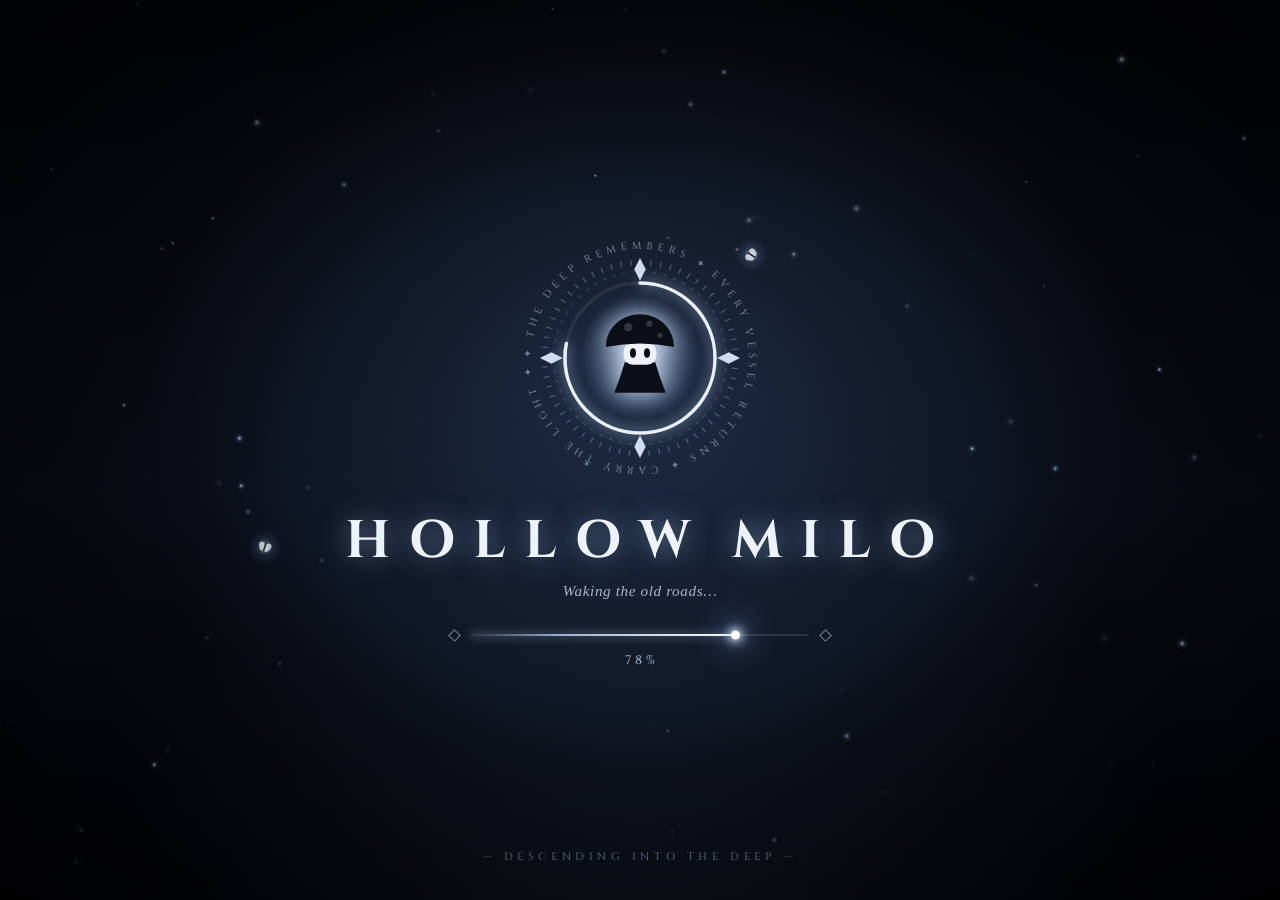
==== commit e95af7cf: "Art pass: character, mob, animation and feel overhaul (Art Kit) Presentation-only overhaul of HOLLOW" ====
--- a/index.html
+++ b/index.html
@@ -18,6 +18,8 @@
   <script src="js/auth.js" defer></script>
   <script src="js/saveSystem.js" defer></script>
   <script src="js/ui.js" defer></script>
+  <!-- the Art Kit: palette, mob silhouettes, the Vessel renderer, feedback bus -->
+  <script src="js/art.js" defer></script>
   <script src="js/metroFx.js" defer></script>
   <script src="js/metroid.js" defer></script>
   <script src="js/game.js" defer></script>
--- a/style.css
+++ b/style.css
@@ -604,3 +604,55 @@
 @media(prefers-reduced-motion:reduce){
   .loading-title span,.threshold-panel>*{opacity:1}
 }
+
+
+/* =========================================================
+   HUD FEEDBACK (see docs/ART_DIRECTION.md section 8)
+   Damage shakes the HUD and pulses the health pill; picks flash the coin
+   pill; low health keeps a slow pulse so the state reads without colour.
+   Every animation is disabled by prefers-reduced-motion.
+   ========================================================= */
+
+.game-hud.hud-hit{animation:hud-hit .34s cubic-bezier(.2,.8,.3,1) 1}
+.game-hud.hud-hit .hud-pill:first-of-type,
+.game-hud.hud-hit .hud-group{animation:hud-pill-hit .34s ease 1}
+.game-hud.hud-coin .hud-pill:last-of-type,
+.game-hud.hud-coin .hud-button{animation:hud-coin .4s ease 1}
+
+.hud-pill.hud-pip-low{
+  color:#ffd9a8;
+  border-color:rgba(255,138,138,.75);
+  animation:hud-low 2.2s ease-in-out infinite;
+}
+
+@keyframes hud-hit{
+  0%{transform:translate(0,0)}
+  20%{transform:translate(-5px,2px)}
+  45%{transform:translate(4px,-2px)}
+  70%{transform:translate(-2px,1px)}
+  100%{transform:translate(0,0)}
+}
+@keyframes hud-pill-hit{
+  0%{box-shadow:0 0 0 0 rgba(255,90,90,.55)}
+  60%{box-shadow:0 0 0 10px rgba(255,90,90,0)}
+  100%{box-shadow:0 0 0 0 rgba(255,90,90,0)}
+}
+@keyframes hud-coin{
+  0%{transform:scale(1)}
+  35%{transform:scale(1.16);filter:brightness(1.35)}
+  100%{transform:scale(1)}
+}
+@keyframes hud-low{
+  0%,100%{opacity:1}
+  50%{opacity:.62}
+}
+
+@media (prefers-reduced-motion:reduce){
+  .game-hud.hud-hit,
+  .game-hud.hud-hit .hud-pill:first-of-type,
+  .game-hud.hud-hit .hud-group,
+  .game-hud.hud-coin .hud-pill:last-of-type,
+  .game-hud.hud-coin .hud-button,
+  .hud-pill.hud-pip-low{animation:none !important}
+  .health-fill{transition:none}
+}
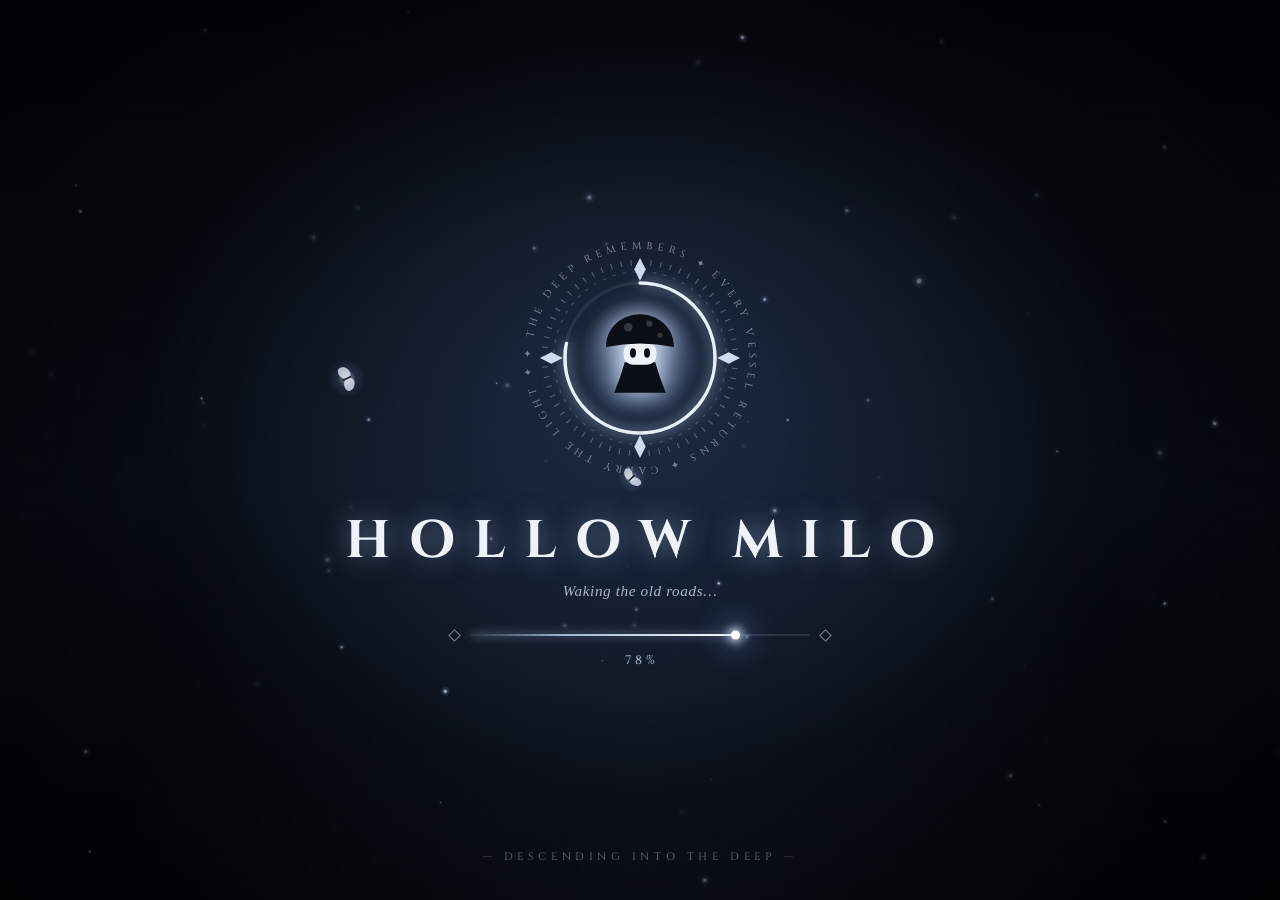
==== commit 2217c4dd: "Polish pass: menu redesign, HUD, simplified controls, grounded flags - Main menu: animated title + l" ====
--- a/index.html
+++ b/index.html
@@ -22,6 +22,8 @@
   <script src="js/art.js" defer></script>
   <script src="js/metroFx.js" defer></script>
   <script src="js/metroid.js" defer></script>
+  <!-- one navigation model for every menu (keyboard / mouse / gamepad) -->
+  <script src="js/menuNav.js" defer></script>
   <script src="js/game.js" defer></script>
 </head>
 <body>
@@ -30,7 +32,9 @@
   </noscript>
 
   <main id="app">
-    <!-- Shared SVG symbols for the loading + login screens (Milo's silhouette, the Google mark). -->
+    <!-- Shared SVG symbols: Milo's glyph, the Google mark, and the menu icon set.
+         Every icon is drawn in one style (24×24, currentColor) so menus, the HUD
+         and buttons all speak the same visual language. -->
     <svg class="svg-defs" aria-hidden="true" focusable="false">
       <defs>
         <radialGradient id="soul-core" cx="50%" cy="50%" r="50%">
@@ -65,6 +69,22 @@
           <path fill="#4CAF50" d="M24 44c5.2 0 9.9-2 13.4-5.2l-6.2-5.2C29.2 35.1 26.7 36 24 36c-5.2 0-9.6-3.3-11.3-8l-6.5 5C9.5 39.6 16.2 44 24 44z"/>
           <path fill="#1976D2" d="M43.6 20.5H42V20H24v8h11.3c-.8 2.2-2.2 4.2-4.1 5.6l6.2 5.2C37 39.2 44 34 44 24c0-1.3-.1-2.4-.4-3.5z"/>
         </symbol>
+        <!-- menu / HUD icon set: 24×24, stroke = currentColor -->
+        <symbol id="icon-play" viewBox="0 0 24 24"><path fill="currentColor" stroke="none" d="M8 5.5v13l11-6.5z"/></symbol>
+        <symbol id="icon-wish" viewBox="0 0 24 24"><rect x="9" y="10.5" width="6" height="9.5" rx="1.6"/><path d="M12 3.5c1.7 1.7 2.5 3 2.5 4.2a2.5 2.5 0 0 1-5 0c0-1.2.8-2.5 2.5-4.2z"/></symbol>
+        <symbol id="icon-vessel" viewBox="0 0 24 24"><circle cx="12" cy="8.5" r="3.8"/><path d="M5 20.5c1.2-4.2 3.8-6.3 7-6.3s5.8 2.1 7 6.3"/></symbol>
+        <symbol id="icon-gear" viewBox="0 0 24 24"><circle cx="12" cy="12" r="3.2"/><path d="M12 3.2v2.3M12 18.5v2.3M3.2 12h2.3M18.5 12h2.3M5.9 5.9l1.6 1.6M16.5 16.5l1.6 1.6M18.1 5.9l-1.6 1.6M7.5 16.5l-1.6 1.6"/></symbol>
+        <symbol id="icon-pad" viewBox="0 0 24 24"><rect x="2.8" y="7.5" width="18.4" height="11" rx="3.6"/><path d="M7 11v4M5 13h4"/><circle cx="16" cy="12" r="1.1"/><circle cx="18.6" cy="14.3" r="1.1"/></symbol>
+        <symbol id="icon-scroll" viewBox="0 0 24 24"><path d="M8 4h9a2 2 0 0 1 2 2v12a2 2 0 0 1-2 2H8"/><path d="M8 4a2 2 0 0 0-2 2v2h2M8 20a2 2 0 0 0 2-2v-2H8"/><path d="M11 9h5M11 13h5"/></symbol>
+        <symbol id="icon-exit" viewBox="0 0 24 24"><path d="M13.5 4H17a2 2 0 0 1 2 2v12a2 2 0 0 1-2 2h-3.5"/><path d="M10 8l-4 4 4 4M6 12h9"/></symbol>
+        <symbol id="icon-pause" viewBox="0 0 24 24"><path d="M9 5v14M15 5v14"/></symbol>
+        <symbol id="icon-map" viewBox="0 0 24 24"><path d="M9 5 4 7v12l5-2 6 2 5-2V5l-5 2-6-2z"/><path d="M9 5v12M15 7v12"/></symbol>
+        <symbol id="icon-flag" viewBox="0 0 24 24"><path d="M7 21V4"/><path d="M7 5h9l-2.3 3L16 11H7z"/></symbol>
+        <symbol id="icon-lock" viewBox="0 0 24 24"><rect x="6" y="11" width="12" height="9" rx="2"/><path d="M9 11V8a3 3 0 0 1 6 0v3"/></symbol>
+        <symbol id="icon-heart" viewBox="0 0 24 24"><path d="M12 20s-7-4.4-7-9.5A3.8 3.8 0 0 1 12 8a3.8 3.8 0 0 1 7 2.5C19 15.6 12 20 12 20z"/></symbol>
+        <symbol id="icon-geo" viewBox="0 0 24 24"><path fill="currentColor" stroke="none" d="M12 3l6 6-6 12L6 9z"/></symbol>
+        <symbol id="icon-ladder" viewBox="0 0 24 24"><path d="M8 4v16M16 4v16M8 8h8M8 12h8M8 16h8"/></symbol>
+        <symbol id="icon-back" viewBox="0 0 24 24"><path d="M11 6l-6 6 6 6"/><path d="M5 12h14"/></symbol>
       </defs>
     </svg>
 
@@ -212,38 +232,121 @@
       </div>
     </section>
 
-    <section id="home-screen" class="screen hidden menu-screen">
-      <div class="menu-card hero-panel">
-        <div class="eyebrow">A forgotten kingdom awaits</div>
-        <h1 class="game-title">Hollow Milo</h1>
-        <p class="subtitle">Descend through seven forgotten realms, fell their guardians, gather Geo, and awaken new vessels at the shrine.</p>
-
-        <div class="home-stats">
-          <span>◈ <b id="home-coins">0</b></span>
-          <span>Vessel: <b id="current-hero">Milo</b></span>
-          <span id="account-chip" role="button" tabindex="0" onclick="openAccount()" onkeydown="if(event.key==='Enter')openAccount()" style="cursor:pointer">👤 Guest</span>
-        </div>
-
-        <div class="menu-actions">
-          <button class="game-button" type="button" onclick="openMap()">▶ Levels</button>
-          <button class="game-button primary" type="button" onclick="openMetro()">🕳 Descend</button>
-          <button class="game-button wish" type="button" onclick="openGacha()">🕯 Wish</button>
-          <button class="game-button" type="button" onclick="openHeroes()">🕯 Vessels</button>
-          <button class="game-button" id="home-auth-button" type="button" onclick="openLogin()">👤 Log in</button>
-          <button class="game-button" type="button" onclick="openSettings()">⚙ Settings</button>
-        </div>
-
-        <div class="controls-card">
-          <h2>Controls</h2>
-          <p><b>Descend (Metroidvania):</b> <kbd>↑</kbd> rest/talk · hold <kbd>↑</kbd>/<kbd>↓</kbd> + attack to aim · <kbd>Q</kbd> heal · <kbd>R</kbd> Lantern · <kbd>G</kbd> hook · <kbd>↓</kbd>+<kbd>Space</kbd> in air: dive · <kbd>M</kbd> map · <kbd>C</kbd> charms at benches · <kbd>Esc</kbd> pause<br><b>Levels:</b> <kbd>A</kbd>/<kbd>D</kbd> or arrows: move · <kbd>Space</kbd>: jump / ladder · <kbd>F</kbd>/<kbd>J</kbd>: attack · <kbd>E</kbd>: special · <kbd>Shift</kbd>: dash</p>
-        </div>
-      </div>
-    </section>
+    <!-- ============================ MAIN MENU ============================
+         Hierarchy: Play (primary) → journey (Wish / Vessels) → system
+         (Settings / Controls / Credits / Quit). Keyboard, mouse and gamepad
+         all drive the same highlighted button (js/menuNav.js). -->
+    <section id="home-screen" class="screen hidden menu-screen home-screen">
+      <canvas class="veil-canvas" data-veil="home" aria-hidden="true"></canvas>
+      <div class="menu-fog fog-a" aria-hidden="true"></div>
+      <div class="menu-fog fog-b" aria-hidden="true"></div>
+      <div class="home-vignette" aria-hidden="true"></div>
+
+      <div class="home-stage">
+        <header class="menu-brand">
+          <div class="eyebrow brand-eyebrow-line">✦ A forgotten kingdom awaits ✦</div>
+          <h1 class="game-title home-title" aria-label="Hollow Milo">
+            <span style="--i:0">H</span><span style="--i:1">O</span><span style="--i:2">L</span><span style="--i:3">L</span><span style="--i:4">O</span><span style="--i:5">W</span>
+            <span class="gap"></span>
+            <span style="--i:7">M</span><span style="--i:8">I</span><span style="--i:9">L</span><span style="--i:10">O</span>
+          </h1>
+          <p class="subtitle home-subtitle">Descend through seven forgotten realms, fell their guardians, gather Geo, and awaken new vessels at the shrine.</p>
+        </header>
+
+        <div class="home-stats" role="group" aria-label="Progress">
+          <span class="stat-pill"><svg class="icon" aria-hidden="true"><use href="#icon-geo"/></svg> <b id="home-coins">0</b></span>
+          <span class="stat-pill"><svg class="icon" aria-hidden="true"><use href="#icon-vessel"/></svg> <b id="current-hero">Milo</b></span>
+          <button class="stat-pill chip-btn" id="account-chip" type="button" onclick="openAccount()">👤 Guest</button>
+          <button class="stat-pill chip-btn" id="home-auth-button" type="button" onclick="openLogin()">👤 Log in</button>
+        </div>
+
+        <nav class="menu-nav" aria-label="Main menu">
+          <button class="menu-btn play" type="button" onclick="goScreen(openPlay)">
+            <svg class="icon" aria-hidden="true"><use href="#icon-play"/></svg>
+            <span class="menu-btn-label">Play</span>
+            <span class="menu-btn-sub">Begin the journey</span>
+          </button>
+
+          <div class="menu-group" aria-label="Journey">
+            <button class="menu-btn" type="button" onclick="goScreen(openGacha)">
+              <svg class="icon" aria-hidden="true"><use href="#icon-wish"/></svg>
+              <span class="menu-btn-label">Wish</span>
+              <span class="menu-btn-sub">Summon vessels</span>
+            </button>
+            <button class="menu-btn" type="button" onclick="goScreen(openHeroes)">
+              <svg class="icon" aria-hidden="true"><use href="#icon-vessel"/></svg>
+              <span class="menu-btn-label">Vessels</span>
+              <span class="menu-btn-sub">Choose your hero</span>
+            </button>
+          </div>
+
+          <div class="menu-group system" aria-label="System">
+            <button class="menu-btn ghost" type="button" onclick="goScreen(openSettings)">
+              <svg class="icon" aria-hidden="true"><use href="#icon-gear"/></svg>
+              <span class="menu-btn-label">Settings</span>
+            </button>
+            <button class="menu-btn ghost" type="button" onclick="goScreen(openControls)">
+              <svg class="icon" aria-hidden="true"><use href="#icon-pad"/></svg>
+              <span class="menu-btn-label">Controls</span>
+            </button>
+            <button class="menu-btn ghost" type="button" onclick="goScreen(openCredits)">
+              <svg class="icon" aria-hidden="true"><use href="#icon-scroll"/></svg>
+              <span class="menu-btn-label">Credits</span>
+            </button>
+            <button class="menu-btn ghost" type="button" onclick="openQuit()">
+              <svg class="icon" aria-hidden="true"><use href="#icon-exit"/></svg>
+              <span class="menu-btn-label">Quit</span>
+            </button>
+          </div>
+        </nav>
+
+        <p class="menu-hint" id="menu-hint">
+          <kbd>↑</kbd><kbd>↓</kbd> navigate · <kbd>Enter</kbd> select · <kbd>Esc</kbd> back · gamepad supported
+        </p>
+      </div>
+    </section>
+
+    <!-- Play: mode select (both existing game modes) -->
+    <div id="play-overlay" class="modal hidden" role="dialog" aria-modal="true" aria-labelledby="play-title">
+      <div class="overlay-card">
+        <button class="overlay-close" type="button" data-close onclick="closeOverlay()" aria-label="Close">✕</button>
+        <div class="eyebrow">Choose your path</div>
+        <h2 id="play-title">Play</h2>
+        <div class="mode-grid">
+          <button class="mode-card" type="button" onclick="goScreen(openMap)">
+            <svg class="icon mode-icon" aria-hidden="true"><use href="#icon-flag"/></svg>
+            <strong>Levels</strong>
+            <span>Seven worlds of classic platforming — climb, fight, and reach the goal banner.</span>
+            <em>▶ Enter</em>
+          </button>
+          <button class="mode-card" type="button" onclick="goScreen(openMetro)">
+            <svg class="icon mode-icon" aria-hidden="true"><use href="#icon-ladder"/></svg>
+            <strong>Descend</strong>
+            <span>The Hollow Descent — a Metroidvania dive through rooms, abilities, charms and a boss below.</span>
+            <em>▶ Enter</em>
+          </button>
+        </div>
+        <button class="back-button" type="button" data-close onclick="closeOverlay()">← Back</button>
+      </div>
+    </div>
+
+    <!-- Quit: web games cannot close the tab; this returns to the Threshold. -->
+    <div id="quit-overlay" class="modal hidden" role="dialog" aria-modal="true" aria-labelledby="quit-title">
+      <div class="overlay-card small">
+        <svg class="icon quit-icon" aria-hidden="true"><use href="#icon-exit"/></svg>
+        <h2 id="quit-title">Return to the Threshold?</h2>
+        <p class="overlay-copy">Your journey is saved. The gate will wait for you.</p>
+        <div class="overlay-actions">
+          <button class="menu-btn" type="button" data-close onclick="closeOverlay()">Stay</button>
+          <button class="menu-btn danger" type="button" onclick="confirmQuit()">Quit to title</button>
+        </div>
+      </div>
+    </div>
 
     <section id="heroes-screen" class="screen hidden menu-screen scroll-screen">
       <div class="content-shell">
         <header class="screen-header">
-          <button class="back-button compact" type="button" onclick="showHome()">← Home</button>
+          <button class="back-button compact" type="button" onclick="goScreen(showHome)">← Home</button>
           <div>
             <div class="eyebrow">Vessels</div>
             <h1>Choose Your Vessel</h1>
@@ -256,7 +359,7 @@
 
     <section id="settings-screen" class="screen hidden menu-screen">
       <div class="menu-card settings-card">
-        <button class="back-button compact" type="button" onclick="showHome()">← Home</button>
+        <button class="back-button compact" type="button" onclick="goScreen(showHome)">← Home</button>
         <div class="eyebrow">Options</div>
         <h1>Settings</h1>
 
@@ -276,7 +379,126 @@
           <button class="toggle-button" type="button" onclick="toggleSetting(this)">ON</button>
         </div>
 
-        <p class="settings-note">Settings are saved locally and (if you are signed in) in your cloud save. The Music toggle also controls ambient sound.</p>
+        <div class="eyebrow settings-section">Interface &amp; controls</div>
+
+        <div class="setting-row">
+          <div>
+            <strong>Control hints</strong>
+            <p>Context prompts for ladders and the goal banner.</p>
+          </div>
+          <button class="toggle-button" type="button" data-opt="controlHints" onclick="toggleSetting(this)">ON</button>
+        </div>
+
+        <div class="setting-row">
+          <div>
+            <strong>Reduce motion</strong>
+            <p>Calmer menus: no entrance or wipe animations.</p>
+          </div>
+          <button class="toggle-button" type="button" data-opt="reduceMotion" onclick="toggleSetting(this)">OFF</button>
+        </div>
+
+        <div class="setting-row">
+          <div>
+            <strong>High-contrast HUD</strong>
+            <p>Stronger outlines and text over the game world.</p>
+          </div>
+          <button class="toggle-button" type="button" data-opt="highContrast" onclick="toggleSetting(this)">OFF</button>
+        </div>
+
+        <div class="setting-row">
+          <div>
+            <strong>Controls</strong>
+            <p>See the full control scheme for every mode.</p>
+          </div>
+          <button class="toggle-button" type="button" onclick="goScreen(openControls)">VIEW</button>
+        </div>
+
+        <p class="settings-note">Settings are saved locally and (if you are signed in) in your cloud save. The Music toggle also controls ambient sound; the Descent &amp; accessibility rows below apply everywhere.</p>
+      </div>
+    </section>
+
+    <section id="controls-screen" class="screen hidden menu-screen scroll-screen">
+      <div class="content-shell">
+        <header class="screen-header">
+          <button class="back-button compact" type="button" onclick="goScreen(showHome)">← Home</button>
+          <div>
+            <div class="eyebrow">Reference</div>
+            <h1>Controls</h1>
+          </div>
+        </header>
+
+        <div class="controls-grid">
+          <div class="menu-card controls-panel">
+            <h2><svg class="icon" aria-hidden="true"><use href="#icon-flag"/></svg> Levels — classic platforming</h2>
+            <ul class="key-list">
+              <li><span><kbd>A</kbd>/<kbd>D</kbd> or <kbd>←</kbd>/<kbd>→</kbd></span><em>Move</em></li>
+              <li><span><kbd>W</kbd>/<kbd>↑</kbd></span><em>Climb up a ladder</em></li>
+              <li><span><kbd>S</kbd>/<kbd>↓</kbd></span><em>Climb down a ladder</em></li>
+              <li><span><kbd>Space</kbd></span><em>Jump · hop off a ladder</em></li>
+              <li><span><kbd>F</kbd> / <kbd>J</kbd></span><em>Attack</em></li>
+              <li><span><kbd>E</kbd></span><em>Interact · special ability</em></li>
+              <li><span><kbd>Shift</kbd></span><em>Dash</em></li>
+              <li><span><kbd>Esc</kbd></span><em>Pause</em></li>
+            </ul>
+            <p class="settings-note">Ladders need no jump — walk onto one and press <kbd>W</kbd> or <kbd>S</kbd>. Leave at the top, at the ground, sideways, or hop off with <kbd>Space</kbd>.</p>
+          </div>
+
+          <div class="menu-card controls-panel">
+            <h2><svg class="icon" aria-hidden="true"><use href="#icon-ladder"/></svg> Descend — the Hollow Descent</h2>
+            <ul class="key-list">
+              <li><span><kbd>↑</kbd></span><em>Rest / talk</em></li>
+              <li><span>hold <kbd>↑</kbd>/<kbd>↓</kbd> + attack</span><em>Aim</em></li>
+              <li><span><kbd>Q</kbd></span><em>Heal</em></li>
+              <li><span><kbd>R</kbd></span><em>Lantern</em></li>
+              <li><span><kbd>G</kbd></span><em>Hook</em></li>
+              <li><span><kbd>↓</kbd>+<kbd>Space</kbd> in air</span><em>Dive</em></li>
+              <li><span><kbd>M</kbd> · <kbd>C</kbd> at benches</span><em>Map · charms</em></li>
+              <li><span><kbd>Esc</kbd></span><em>Pause</em></li>
+            </ul>
+          </div>
+
+          <div class="menu-card controls-panel">
+            <h2><svg class="icon" aria-hidden="true"><use href="#icon-pad"/></svg> Menus &amp; gamepad</h2>
+            <ul class="key-list">
+              <li><span><kbd>↑</kbd><kbd>↓</kbd> / <kbd>W</kbd><kbd>S</kbd></span><em>Move the selection</em></li>
+              <li><span><kbd>Enter</kbd> / <kbd>Space</kbd></span><em>Select</em></li>
+              <li><span><kbd>Esc</kbd></span><em>Back / close</em></li>
+              <li><span>D-pad / left stick</span><em>Navigate &amp; move</em></li>
+              <li><span>A · X · B</span><em>Jump · attack · interact</em></li>
+              <li><span>RB · Start</span><em>Dash · pause</em></li>
+            </ul>
+          </div>
+        </div>
+      </div>
+    </section>
+
+    <section id="credits-screen" class="screen hidden menu-screen">
+      <div class="content-shell credits-shell">
+        <header class="screen-header">
+          <button class="back-button compact" type="button" onclick="goScreen(showHome)">← Home</button>
+          <div>
+            <div class="eyebrow">The lantern remembers</div>
+            <h1>Credits</h1>
+          </div>
+        </header>
+
+        <div class="menu-card credits-card">
+          <svg class="credits-milo" viewBox="0 0 64 72" aria-hidden="true"><use href="#milo-glyph"/></svg>
+          <h2>Hollow Milo</h2>
+          <p class="credits-tag">An original, hand-crafted adventure in a forgotten kingdom.</p>
+
+          <dl class="credits-list">
+            <div><dt>Story, world &amp; vessels</dt><dd>The Hollow Milo team</dd></div>
+            <div><dt>Art, animation &amp; effects</dt><dd>Procedural — drawn in code, no asset packs</dd></div>
+            <div><dt>Music &amp; ambience</dt><dd>Generated at runtime (WebAudio)</dd></div>
+            <div><dt>Typeface</dt><dd>Cinzel by Natanael Gama — SIL Open Font License</dd></div>
+            <div><dt>Accounts &amp; cloud saves</dt><dd>Supabase</dd></div>
+            <div><dt>Engine</dt><dd>Vanilla JavaScript &amp; HTML Canvas</dd></div>
+          </dl>
+
+          <p class="credits-note">Inspired by the mood of games like Hollow Knight — every name, character and line of art here is original.</p>
+          <p class="credits-thanks">✦ Thank you for playing — carry the light. ✦</p>
+        </div>
       </div>
     </section>
 
@@ -285,17 +507,67 @@
 
       <div class="game-hud" aria-live="polite">
         <div class="hud-group">
-          <span class="hud-pill">❤️ <span id="health">3</span></span>
-          <div class="health-bar" aria-hidden="true">
-            <div id="health-fill" class="health-fill"></div>
-          </div>
-        </div>
-        <span class="hud-pill">◈ <span id="game-coins">0</span></span>
-        <button class="hud-button" type="button" onclick="openMap()" aria-label="Open world map">🗺 Map</button>
-      </div>
-
-      <div id="climb-message" class="climb-message hidden">Press Space to use ladder</div>
-    </section>
+          <span class="hud-pill geo-pill">◈ <span id="game-coins">0</span></span>
+          <div class="hud-vitals">
+            <div class="hud-masks" id="hud-masks" aria-hidden="true"></div>
+            <div class="hud-health-line">
+              <svg class="icon heart-icon" aria-hidden="true"><use href="#icon-heart"/></svg>
+              <span class="hud-count"><span id="health">3</span><small>/3</small></span>
+              <div class="health-bar" aria-hidden="true">
+                <div id="health-fill" class="health-fill"></div>
+              </div>
+            </div>
+          </div>
+        </div>
+
+        <div class="hud-objective">
+          <strong id="hud-level">Forgotten Crossroads · Level 1</strong>
+          <span id="hud-goal">Reach the goal banner</span>
+        </div>
+
+        <div class="hud-group hud-actions">
+          <button class="hud-button" id="pause-btn" type="button" onclick="togglePause()" aria-label="Pause the game">
+            <svg class="icon" aria-hidden="true"><use href="#icon-pause"/></svg><span>Pause</span>
+          </button>
+          <button class="hud-button" type="button" onclick="goScreen(openMap)" aria-label="Open world map">
+            <svg class="icon" aria-hidden="true"><use href="#icon-map"/></svg><span>Map</span>
+          </button>
+        </div>
+      </div>
+
+      <div id="context-prompt" class="context-prompt hidden" aria-hidden="true"></div>
+
+      <!-- Pause: freezes the level; Esc resumes. Controls live inline so leaving
+           the pause menu never risks losing the run. -->
+      <div id="pause-overlay" class="pause-overlay hidden" role="dialog" aria-modal="true" aria-labelledby="pause-title">
+        <div class="overlay-card pause-card">
+          <div class="eyebrow">The world holds its breath</div>
+          <h2 id="pause-title">Paused</h2>
+          <div class="pause-actions">
+            <button class="menu-btn play" type="button" onclick="togglePause()">
+              <svg class="icon" aria-hidden="true"><use href="#icon-play"/></svg>
+              <span class="menu-btn-label">Resume</span>
+            </button>
+            <button class="menu-btn" type="button" onclick="restartLevel()">Restart level</button>
+            <button class="menu-btn" type="button" onclick="goScreen(openMap)">World map</button>
+            <button class="menu-btn ghost" type="button" onclick="goScreen(showHome)">Home</button>
+          </div>
+          <details class="pause-controls">
+            <summary>Controls</summary>
+            <ul class="key-list compact">
+              <li><span><kbd>A</kbd>/<kbd>D</kbd> · <kbd>←</kbd>/<kbd>→</kbd></span><em>Move</em></li>
+              <li><span><kbd>W</kbd>/<kbd>↑</kbd> · <kbd>S</kbd>/<kbd>↓</kbd></span><em>Climb ladders</em></li>
+              <li><span><kbd>Space</kbd> · <kbd>Shift</kbd></span><em>Jump · dash</em></li>
+              <li><span><kbd>F</kbd>/<kbd>J</kbd> · <kbd>E</kbd></span><em>Attack · interact/ability</em></li>
+            </ul>
+          </details>
+          <p class="menu-hint"><kbd>Esc</kbd> resume</p>
+        </div>
+      </div>
+    </section>
+
+    <!-- Full-screen wipe used between menus and gameplay (js/menuNav.js). -->
+    <div id="screen-wipe" class="screen-wipe" aria-hidden="true"></div>
   </main>
 
   <!-- Safety net: if the game never boots (blocked script, old cache, JS error) show a way out instead of a frozen bar. -->
--- a/style.css
+++ b/style.css
@@ -656,3 +656,270 @@
   .hud-pill.hud-pip-low{animation:none !important}
   .health-fill{transition:none}
 }
+
+/* =========================================================
+   POLISH PASS 2 — menu redesign, HUD layout, overlays, prompts
+   One button system for every screen (hover / press / selected),
+   layered animated home background, screen wipes, pause overlay,
+   context prompts, Controls + Credits screens.
+   Palette + Cinzel type: same HOLLOW THEME tokens as above.
+   ========================================================= */
+
+.icon{width:20px;height:20px;flex:none;fill:none;stroke:currentColor;stroke-width:1.8;stroke-linecap:round;stroke-linejoin:round}
+
+/* ---------------- HOME: layered living background ---------------- */
+.home-screen{overflow:hidden;display:flex;align-items:center;justify-content:center}
+.home-vignette{position:absolute;inset:0;pointer-events:none;
+  background:radial-gradient(ellipse at 50% 42%,transparent 42%,rgba(3,5,9,.55) 100%),
+             linear-gradient(180deg,rgba(5,8,14,.25),transparent 30%,rgba(3,5,9,.6))}
+.menu-fog{position:absolute;inset:-18%;pointer-events:none;opacity:.5;
+  background:radial-gradient(ellipse at 28% 68%,rgba(130,160,205,.13),transparent 48%),
+             radial-gradient(ellipse at 72% 30%,rgba(105,125,175,.11),transparent 52%);
+  animation:mist 46s ease-in-out infinite alternate}
+.menu-fog.fog-b{animation-duration:64s;animation-direction:alternate-reverse;opacity:.38}
+
+.home-stage{position:relative;z-index:2;display:flex;flex-direction:column;align-items:center;text-align:center;
+  gap:clamp(12px,2.6vh,22px);padding:26px 18px;width:min(760px,100%)}
+
+.menu-brand{animation:menuRise .5s cubic-bezier(.2,.8,.2,1) both}
+.brand-eyebrow-line{margin:0 0 2px;letter-spacing:.42em;font-size:.72rem}
+.home-title{display:flex;justify-content:center;flex-wrap:wrap;margin:.15em 0 .25em;padding-left:.32em;
+  font-size:clamp(2.2rem,7.4vw,4.1rem);line-height:1;letter-spacing:.32em}
+.home-title span{display:inline-block;opacity:0;animation:thLetter .85s cubic-bezier(.2,.8,.2,1) forwards;animation-delay:calc(var(--i) * 65ms + 120ms)}
+.home-title .gap{width:.45em}
+.home-subtitle{max-width:34em;margin:0 auto;color:#a8b6ca}
+
+.home-stats{display:flex;justify-content:center;gap:10px;flex-wrap:wrap;animation:menuRise .5s .2s cubic-bezier(.2,.8,.2,1) both}
+.stat-pill{display:inline-flex;align-items:center;gap:8px;padding:8px 15px;border-radius:999px;
+  border:1px solid rgba(190,210,235,.18);background:rgba(12,18,30,.72);color:#cfd8e3;
+  font-size:.86rem;letter-spacing:.06em;backdrop-filter:blur(8px);-webkit-backdrop-filter:blur(8px)}
+.stat-pill b{color:#fff;font-weight:700}
+.stat-pill .icon{width:15px;height:15px;color:#f2b84b}
+.chip-btn{cursor:pointer;font-family:inherit;transition:transform .15s ease,border-color .15s ease,box-shadow .15s ease}
+.chip-btn:hover{transform:translateY(-2px);border-color:rgba(207,226,255,.45);box-shadow:0 8px 22px rgba(0,0,0,.32)}
+.chip-btn:active{transform:translateY(1px) scale(.97)}
+
+/* ---------------- MENU BUTTON SYSTEM ---------------- */
+.menu-nav{display:flex;flex-direction:column;align-items:center;gap:14px;width:min(560px,94vw);
+  animation:menuRise .5s .3s cubic-bezier(.2,.8,.2,1) both}
+.menu-group{display:grid;grid-template-columns:1fr 1fr;gap:12px;width:100%}
+.menu-group.system{grid-template-columns:repeat(4,1fr)}
+
+.menu-btn{position:relative;display:flex;flex-direction:column;align-items:center;justify-content:center;gap:3px;
+  padding:13px 20px;min-height:58px;border-radius:10px;cursor:pointer;
+  border:1px solid rgba(190,210,235,.22);background:rgba(17,25,42,.85);color:#e8edf3;
+  font-family:"Cinzel","Trajan Pro",Georgia,serif;font-weight:700;
+  transition:transform .16s cubic-bezier(.2,.8,.2,1),box-shadow .18s ease,background .18s ease,border-color .18s ease,filter .18s ease;
+  box-shadow:0 10px 26px rgba(0,0,0,.3)}
+.menu-btn-label{font-size:.98rem;letter-spacing:.16em;text-transform:uppercase;line-height:1.2}
+.menu-btn-sub{font-family:Georgia,"Times New Roman",serif;font-style:italic;font-size:.72rem;letter-spacing:.04em;
+  text-transform:none;color:#8d9bb0;font-weight:400}
+.menu-btn .icon{width:21px;height:21px;opacity:.92;transition:transform .18s cubic-bezier(.2,.8,.2,1)}
+
+.menu-btn:hover{transform:translateY(-2px);border-color:rgba(207,226,255,.5);background:rgba(24,36,58,.92);
+  box-shadow:0 16px 36px rgba(0,0,0,.4),0 0 22px rgba(150,185,235,.22)}
+.menu-btn:hover .icon{transform:translateY(-1px) scale(1.08)}
+.menu-btn:active{transform:translateY(1px) scale(.975);filter:brightness(.92);box-shadow:0 4px 12px rgba(0,0,0,.35)}
+.menu-btn:disabled{opacity:.5;cursor:default;transform:none;filter:none;box-shadow:none}
+
+/* selected + focus: a ring AND a diamond marker AND a light bar — shape cues,
+   never colour alone */
+.menu-btn.nav-selected,.menu-btn:focus-visible{outline:2px solid rgba(207,226,255,.9);outline-offset:3px;
+  border-color:rgba(207,226,255,.75);background:rgba(30,44,70,.95)}
+.menu-btn.nav-selected::before,.menu-btn:focus-visible::before{content:"◆";position:absolute;left:-16px;top:50%;
+  transform:translateY(-50%) scale(.8);color:#cfe2ff;font-size:.72rem;text-shadow:0 0 10px rgba(180,210,255,.8)}
+.menu-btn.nav-selected::after,.menu-btn:focus-visible::after{content:"";position:absolute;left:8px;top:14%;bottom:14%;
+  width:2px;border-radius:2px;background:linear-gradient(180deg,transparent,#cfe2ff,transparent);opacity:.85}
+
+/* Play: the one unmistakable action */
+.menu-btn.play{width:100%;min-height:82px;gap:2px;border:0;
+  background:linear-gradient(160deg,#eef3fa 0%,#c3d0e2 55%,#9fb0c8 100%);color:#0a0f18;
+  box-shadow:0 18px 46px rgba(140,175,225,.3),0 0 0 1px rgba(232,240,255,.45)}
+.menu-btn.play .menu-btn-label{font-size:1.5rem;letter-spacing:.3em;padding-left:.3em}
+.menu-btn.play .menu-btn-sub{color:#3c4a60}
+.menu-btn.play .icon{width:24px;height:24px}
+.menu-btn.play:hover{background:linear-gradient(160deg,#fff 0%,#d0dcec 55%,#aebdd4 100%);
+  box-shadow:0 24px 56px rgba(150,185,235,.42),0 0 34px rgba(190,215,250,.35)}
+.menu-btn.play.nav-selected,.menu-btn.play:focus-visible{outline-color:rgba(255,255,255,.95)}
+.menu-btn.play.nav-selected::before,.menu-btn.play:focus-visible::before{color:#f6e7ae;text-shadow:0 0 12px rgba(246,231,174,.9)}
+.menu-btn.play::after{content:"";position:absolute;top:0;left:-60%;width:42%;height:100%;pointer-events:none;
+  background:linear-gradient(100deg,transparent,rgba(255,255,255,.5),transparent);transform:skewX(-18deg);
+  animation:btnShimmer 3.6s ease-in-out infinite}
+@keyframes btnShimmer{0%,55%{left:-60%}88%,100%{left:130%}}
+
+.menu-btn.ghost{flex-direction:row;min-height:52px;gap:9px;padding:12px 14px;
+  background:rgba(12,18,30,.66);border-color:rgba(190,210,235,.16)}
+.menu-btn.ghost .menu-btn-label{font-size:.82rem;letter-spacing:.12em}
+.menu-btn.danger{border-color:rgba(229,83,98,.55);background:rgba(84,26,38,.5);color:#f3c6cc}
+.menu-btn.danger:hover{border-color:rgba(229,83,98,.9);background:rgba(110,32,48,.62);box-shadow:0 16px 36px rgba(0,0,0,.4),0 0 22px rgba(229,83,98,.25)}
+
+.menu-hint{margin:2px 0 0;color:#66758c;font-size:.78rem;letter-spacing:.06em;animation:menuRise .5s .42s ease both}
+kbd{display:inline-flex;align-items:center;justify-content:center;min-width:1.55em;margin:0 .12em;padding:2px 7px;
+  border-radius:5px;border:1px solid rgba(190,210,235,.38);border-bottom-width:2.5px;background:#10182a;
+  color:#dfe8f5;font:600 .76rem/1.35 ui-monospace,Menlo,Consolas,monospace}
+
+@keyframes menuRise{from{opacity:0;transform:translateY(14px)}to{opacity:1;transform:none}}
+
+/* ---------------- OVERLAYS: play / quit ---------------- */
+.modal .overlay-card{position:relative;width:min(620px,100%);padding:30px 28px;text-align:center;
+  border:1px solid rgba(190,210,235,.2);border-radius:14px;background:rgba(10,15,26,.96);box-shadow:var(--shadow);
+  animation:menuRise .3s cubic-bezier(.2,.8,.2,1) both}
+.modal .overlay-card.small{width:min(420px,100%)}
+.overlay-card h2{margin:.2em 0 .35em;font-size:1.7rem;letter-spacing:.12em;text-transform:uppercase}
+.overlay-copy{color:var(--muted);margin:0 0 20px;line-height:1.6}
+.overlay-close{position:absolute;top:12px;right:12px;width:38px;height:38px;border-radius:10px;cursor:pointer;
+  border:1px solid rgba(190,210,235,.22);background:rgba(20,28,45,.8);color:#cfd8e3;font-size:1rem;
+  transition:transform .15s ease,background .15s ease}
+.overlay-close:hover{transform:translateY(-1px);background:rgba(36,50,78,.9)}
+.overlay-close:active{transform:scale(.94)}
+.quit-icon{width:42px;height:42px;color:#cfe2ff;filter:drop-shadow(0 0 12px rgba(160,195,240,.45))}
+
+.mode-grid{display:grid;grid-template-columns:1fr 1fr;gap:14px;margin:18px 0 20px}
+.mode-card{position:relative;display:flex;flex-direction:column;align-items:center;gap:8px;padding:22px 16px;
+  border-radius:12px;cursor:pointer;border:1px solid rgba(190,210,235,.22);background:rgba(18,26,42,.85);
+  color:#e8edf3;font-family:inherit;font-size:inherit;text-align:center;
+  transition:transform .16s cubic-bezier(.2,.8,.2,1),box-shadow .18s ease,border-color .18s ease,background .18s ease}
+.mode-card strong{font-family:"Cinzel",Georgia,serif;font-size:1.14rem;letter-spacing:.18em;text-transform:uppercase}
+.mode-card span{color:#8d9bb0;font-size:.84rem;line-height:1.55;font-family:Georgia,serif}
+.mode-card em{margin-top:4px;font-style:normal;font-size:.72rem;letter-spacing:.24em;color:#cfe2ff;opacity:.75}
+.mode-card .mode-icon{width:30px;height:30px;color:#f6e7ae;filter:drop-shadow(0 0 10px rgba(246,231,174,.4))}
+.mode-card:hover{transform:translateY(-3px);border-color:rgba(207,226,255,.5);background:rgba(26,38,62,.92);
+  box-shadow:0 20px 44px rgba(0,0,0,.42),0 0 26px rgba(150,185,235,.22)}
+.mode-card:active{transform:translateY(1px) scale(.98)}
+.mode-card.nav-selected,.mode-card:focus-visible{outline:2px solid rgba(207,226,255,.9);outline-offset:3px}
+
+.overlay-actions{display:flex;gap:12px;justify-content:center;flex-wrap:wrap;margin-top:6px}
+.overlay-actions .menu-btn{min-width:150px;flex-direction:row}
+
+/* ---------------- SCREEN WIPE ---------------- */
+.screen-wipe{position:fixed;inset:0;z-index:900;pointer-events:none;opacity:0;
+  background:radial-gradient(ellipse at 50% 58%,#0b1220,#04060a 78%);
+  transition:opacity .26s cubic-bezier(.2,.8,.2,1)}
+.screen-wipe.on{opacity:.98;transition-duration:.17s}
+.screen-wipe.off{opacity:0;transition-duration:.26s}
+
+/* ---------------- HUD LAYOUT ---------------- */
+.game-hud{display:flex;align-items:flex-start;justify-content:space-between;gap:14px}
+.hud-group{display:flex;align-items:center;gap:12px}
+.hud-vitals{display:flex;flex-direction:column;gap:6px;padding:9px 14px;border-radius:12px;
+  border:1px solid rgba(190,210,235,.18);background:rgba(10,15,26,.68);
+  backdrop-filter:blur(8px);-webkit-backdrop-filter:blur(8px)}
+.hud-masks{display:flex;gap:6px}
+.hud-mask{width:16px;height:16px;color:#e8edf3;filter:drop-shadow(0 1px 3px rgba(0,0,0,.5));transition:color .2s ease,opacity .2s ease,transform .2s ease}
+.hud-mask.empty{color:#3a465c;opacity:.7;transform:scale(.88)}
+.hud-health-line{display:flex;align-items:center;gap:8px}
+.heart-icon{width:15px;height:15px;color:#e55362}
+.hud-count{font-family:"Cinzel",Georgia,serif;font-weight:700;font-size:.85rem;color:#fff}
+.hud-count small{color:#8d9bb0;font-size:.72em;margin-left:1px}
+
+.geo-pill{background:rgba(10,15,26,.72);border-color:rgba(242,184,75,.35)}
+.geo-pill .icon{width:14px;height:14px;color:#f2b84b}
+
+.hud-objective{display:flex;flex-direction:column;align-items:center;gap:2px;padding:9px 18px;border-radius:12px;
+  border:1px solid rgba(190,210,235,.16);background:rgba(10,15,26,.6);text-align:center;
+  backdrop-filter:blur(8px);-webkit-backdrop-filter:blur(8px);max-width:min(380px,38vw)}
+.hud-objective strong{font-family:"Cinzel",Georgia,serif;font-size:.82rem;letter-spacing:.12em;color:#e8edf3;
+  text-transform:uppercase;white-space:nowrap;overflow:hidden;text-overflow:ellipsis;max-width:100%}
+.hud-objective span{font-size:.78rem;color:#9fb4cf;letter-spacing:.04em}
+.hud-objective.goal-done span{color:#f2b84b}
+
+.hud-actions{display:flex;gap:8px}
+.hud-button{display:inline-flex;align-items:center;gap:7px}
+.hud-button .icon{width:16px;height:16px}
+
+/* keep the existing feedback animations working with the new layout */
+.game-hud.hud-coin .geo-pill{animation:hud-coin .4s ease 1}
+.game-hud.hud-hit .hud-vitals{animation:hud-pill-hit .34s ease 1}
+.hud-vitals.hud-pip-low{border-color:rgba(255,138,138,.6);animation:hud-low 2.2s ease-in-out infinite}
+
+/* ---------------- CONTEXT PROMPTS ---------------- */
+.context-prompt{position:absolute;left:50%;bottom:100px;z-index:40;transform:translateX(-50%);
+  display:flex;align-items:center;gap:9px;padding:9px 17px;border-radius:999px;
+  border:1px solid rgba(190,210,235,.3);background:rgba(8,12,20,.85);color:#e8edf3;
+  font-size:.88rem;letter-spacing:.05em;white-space:nowrap;
+  box-shadow:0 12px 30px rgba(0,0,0,.4);backdrop-filter:blur(8px);-webkit-backdrop-filter:blur(8px);
+  transition:opacity .16s ease,transform .16s cubic-bezier(.2,.8,.2,1)}
+.context-prompt.hidden{display:flex;opacity:0;pointer-events:none;transform:translateX(-50%) translateY(7px)}
+
+/* ---------------- PAUSE ---------------- */
+.pause-overlay{position:absolute;inset:0;z-index:60;display:grid;place-items:center;padding:20px;
+  background:rgba(5,8,14,.72);backdrop-filter:blur(10px);-webkit-backdrop-filter:blur(10px);
+  animation:menuRise .25s cubic-bezier(.2,.8,.2,1) both}
+.pause-overlay.hidden{display:none}
+.pause-card{width:min(400px,100%)}
+.pause-actions{display:flex;flex-direction:column;gap:10px;margin:16px 0 4px}
+.pause-actions .menu-btn{width:100%}
+.pause-controls{margin-top:14px;text-align:left;border-top:1px solid var(--line);padding-top:12px}
+.pause-controls summary{cursor:pointer;color:#cfe2ff;font-family:"Cinzel",Georgia,serif;letter-spacing:.14em;
+  text-transform:uppercase;font-size:.8rem}
+.pause-controls summary:hover{color:#fff}
+.key-list{list-style:none;margin:12px 0 0;padding:0;display:flex;flex-direction:column;gap:9px}
+.key-list li{display:flex;justify-content:space-between;align-items:center;gap:14px;line-height:1.5}
+.key-list li span{color:#e8edf3;display:flex;align-items:center;flex-wrap:wrap;gap:2px}
+.key-list li em{font-style:italic;color:#8d9bb0;text-align:right;font-family:Georgia,serif}
+.key-list.compact{gap:6px;font-size:.88rem}
+
+/* ---------------- CONTROLS SCREEN ---------------- */
+.controls-grid{display:grid;grid-template-columns:repeat(auto-fit,minmax(290px,1fr));gap:16px;align-items:start}
+.controls-panel{text-align:left;padding:22px 22px 18px;animation:menuRise .4s ease backwards}
+.controls-panel:nth-child(2){animation-delay:.07s}
+.controls-panel:nth-child(3){animation-delay:.14s}
+.controls-panel h2{display:flex;align-items:center;gap:10px;margin:0 0 14px;font-size:1.02rem;
+  letter-spacing:.12em;text-transform:uppercase;color:#e8edf3}
+.controls-panel h2 .icon{width:19px;height:19px;color:#f6e7ae}
+.controls-panel .settings-note{margin-top:14px;line-height:1.6}
+
+/* ---------------- CREDITS ---------------- */
+.credits-shell{max-width:660px}
+.credits-card{position:relative;text-align:center;padding:34px 30px 28px;animation:menuRise .45s ease backwards}
+.credits-milo{width:64px;height:72px;filter:drop-shadow(0 0 18px rgba(170,200,245,.5))}
+.credits-card h2{margin:12px 0 4px;font-size:1.9rem;letter-spacing:.22em;text-transform:uppercase}
+.credits-tag{color:#a8b6ca;font-style:italic;font-family:Georgia,serif;margin:0 0 22px}
+.credits-list{margin:0 0 20px;display:flex;flex-direction:column;gap:11px;text-align:left}
+.credits-list div{display:flex;justify-content:space-between;gap:18px;border-bottom:1px dashed rgba(190,210,235,.14);
+  padding-bottom:10px}
+.credits-list dt{color:#9fb4cf;font-family:"Cinzel",Georgia,serif;font-size:.82rem;letter-spacing:.12em;text-transform:uppercase}
+.credits-list dd{margin:0;color:#e8edf3;text-align:right;font-size:.92rem}
+.credits-note{color:#66758c;font-size:.82rem;line-height:1.6}
+.credits-thanks{margin:16px 0 0;color:#f6e7ae;letter-spacing:.18em;font-size:.85rem}
+
+.settings-section{margin:20px 0 6px}
+
+/* ---------------- HIGH CONTRAST HUD ---------------- */
+.high-contrast .game-hud .hud-vitals,
+.high-contrast .game-hud .hud-pill,
+.high-contrast .game-hud .hud-objective,
+.high-contrast .game-hud .hud-button{background:rgba(2,4,8,.92);border-color:rgba(255,255,255,.75)}
+.high-contrast .hud-objective strong,.high-contrast .hud-objective span,
+.high-contrast .hud-count,.high-contrast .stat-pill{color:#fff}
+.high-contrast .context-prompt{background:rgba(2,4,8,.94);border-color:rgba(255,255,255,.8)}
+.high-contrast .context-prompt kbd{border-color:#fff;color:#fff}
+.high-contrast .hud-mask{color:#fff}
+
+/* ---------------- REDUCE MOTION (setting + OS preference) ---------------- */
+.reduce-motion *,.reduce-motion *::before,.reduce-motion *::after{
+  animation-duration:.01ms !important;animation-iteration-count:1 !important;transition-duration:.01ms !important}
+.reduce-motion .home-title span,.reduce-motion .menu-brand,.reduce-motion .home-stats,
+.reduce-motion .menu-nav,.reduce-motion .menu-hint{animation:none;opacity:1;transform:none}
+.reduce-motion .menu-btn.play::after{animation:none;opacity:0}
+.reduce-motion .screen-wipe{display:none}
+@media (prefers-reduced-motion:reduce){
+  .home-title span,.menu-brand,.home-stats,.menu-nav,.menu-hint,.menu-btn.play::after{animation:none;opacity:1;transform:none}
+  .screen-wipe{display:none}
+  .context-prompt{transition:none}
+}
+
+/* ---------------- SMALL SCREENS ---------------- */
+@media(max-width:760px){
+  .menu-group.system{grid-template-columns:1fr 1fr}
+  .mode-grid{grid-template-columns:1fr}
+  .hud-objective{display:none}
+  .home-title{letter-spacing:.22em}
+  .menu-btn{min-width:0}
+}
+@media(max-width:480px){
+  .menu-group{grid-template-columns:1fr}
+  .menu-group.system{grid-template-columns:1fr 1fr}
+  .game-hud{flex-wrap:wrap}
+  .context-prompt{bottom:88px}
+}
